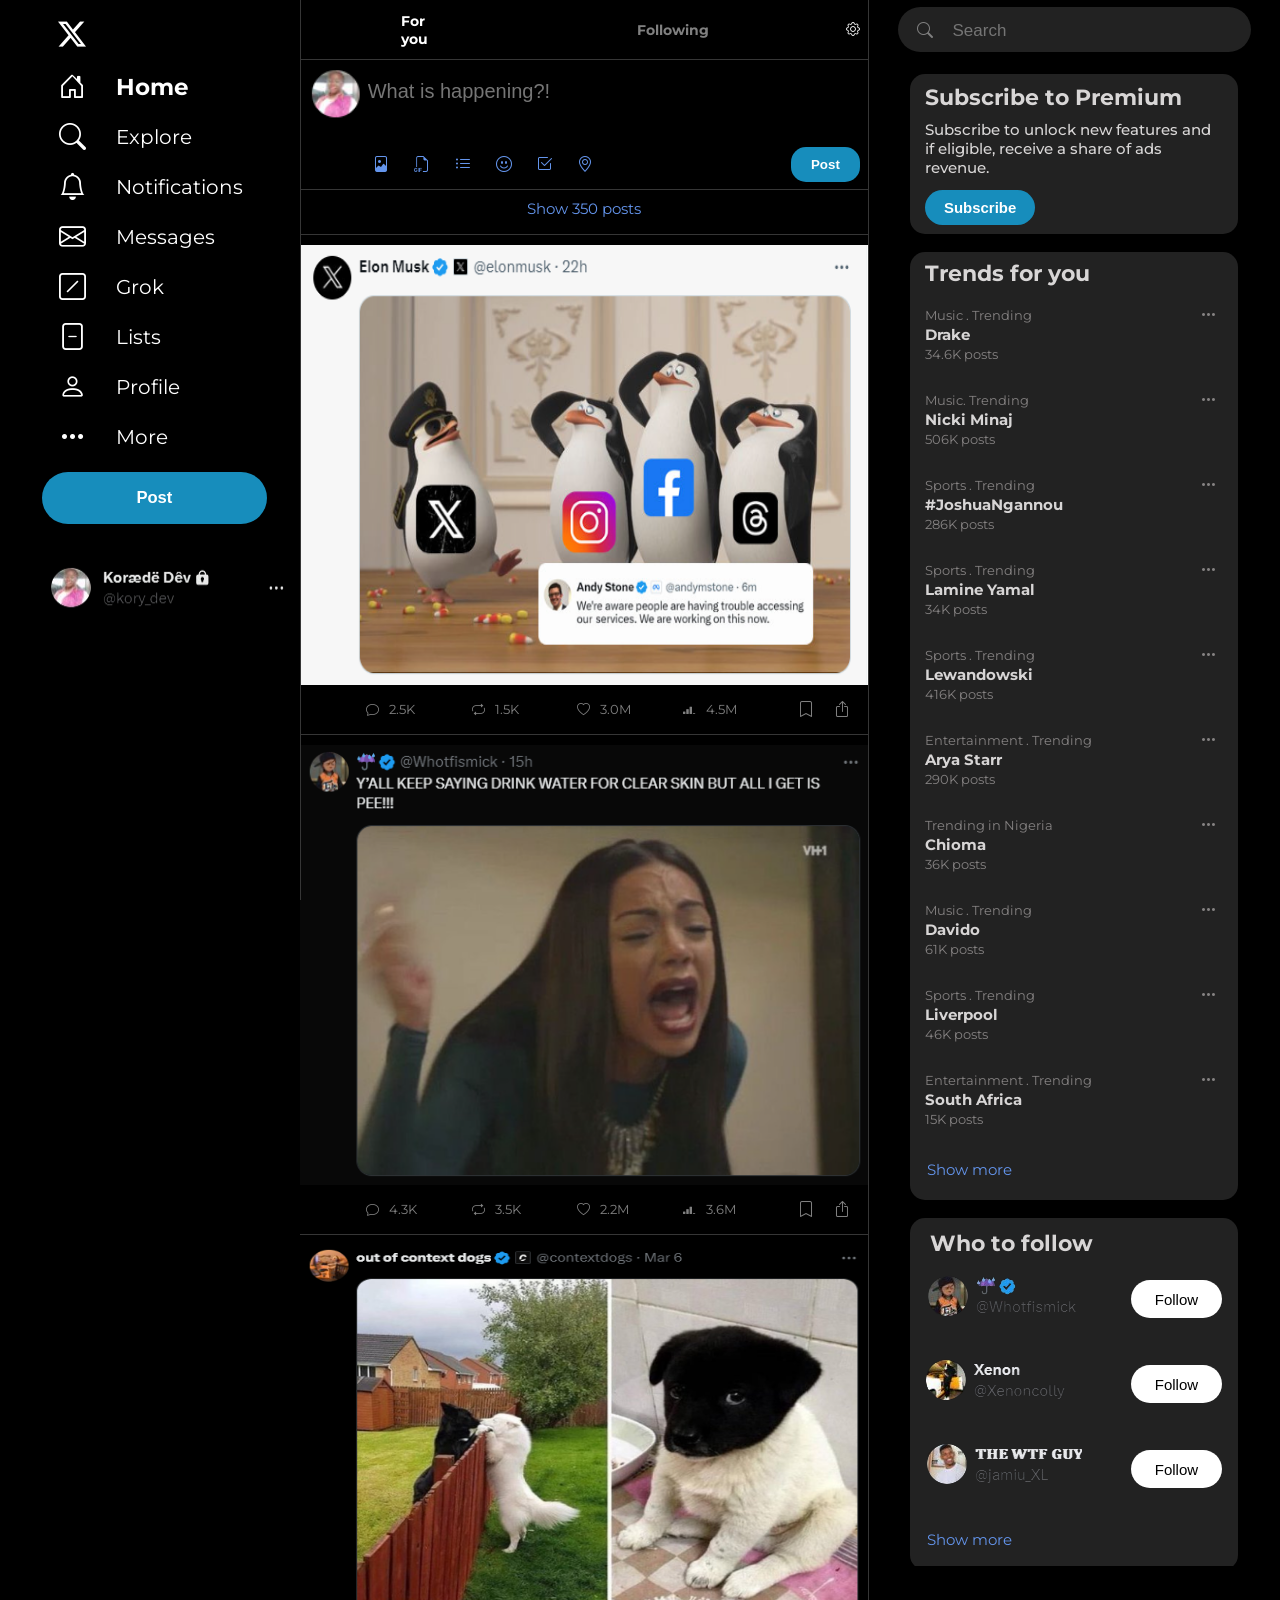
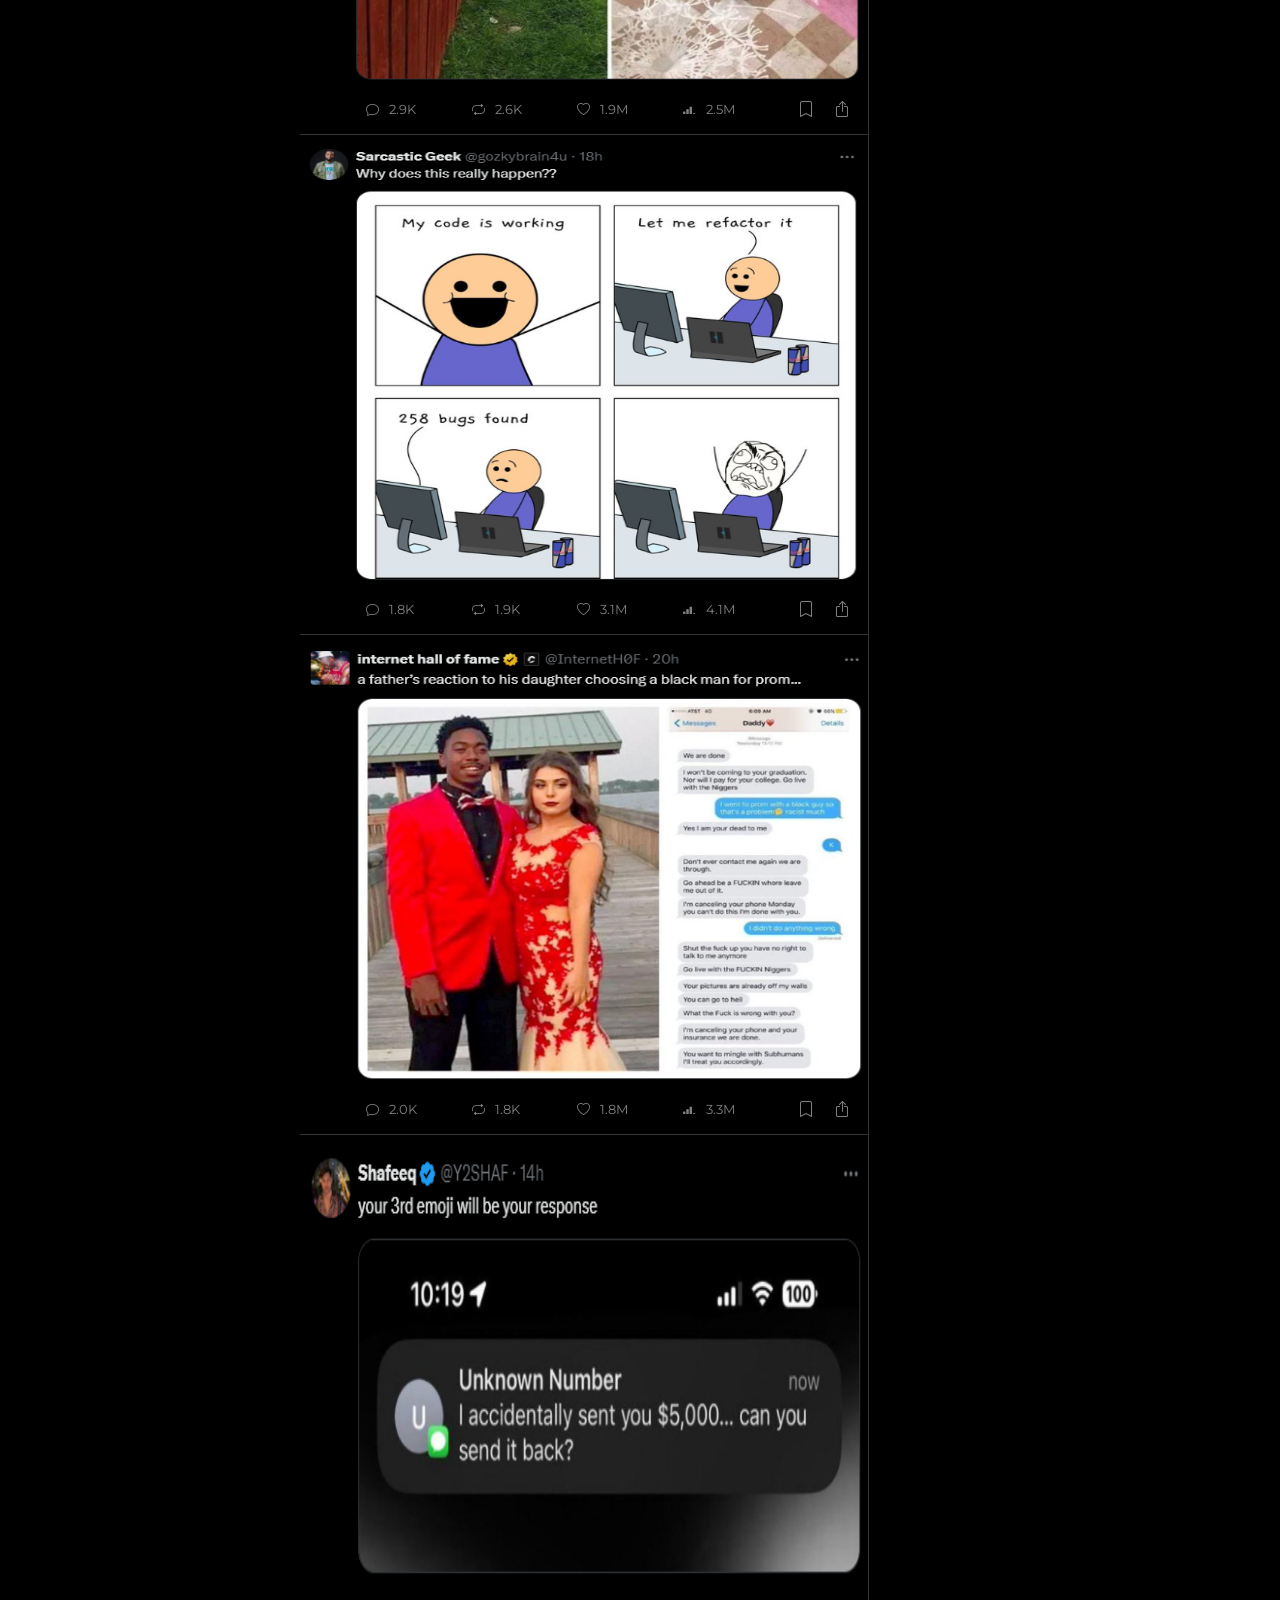
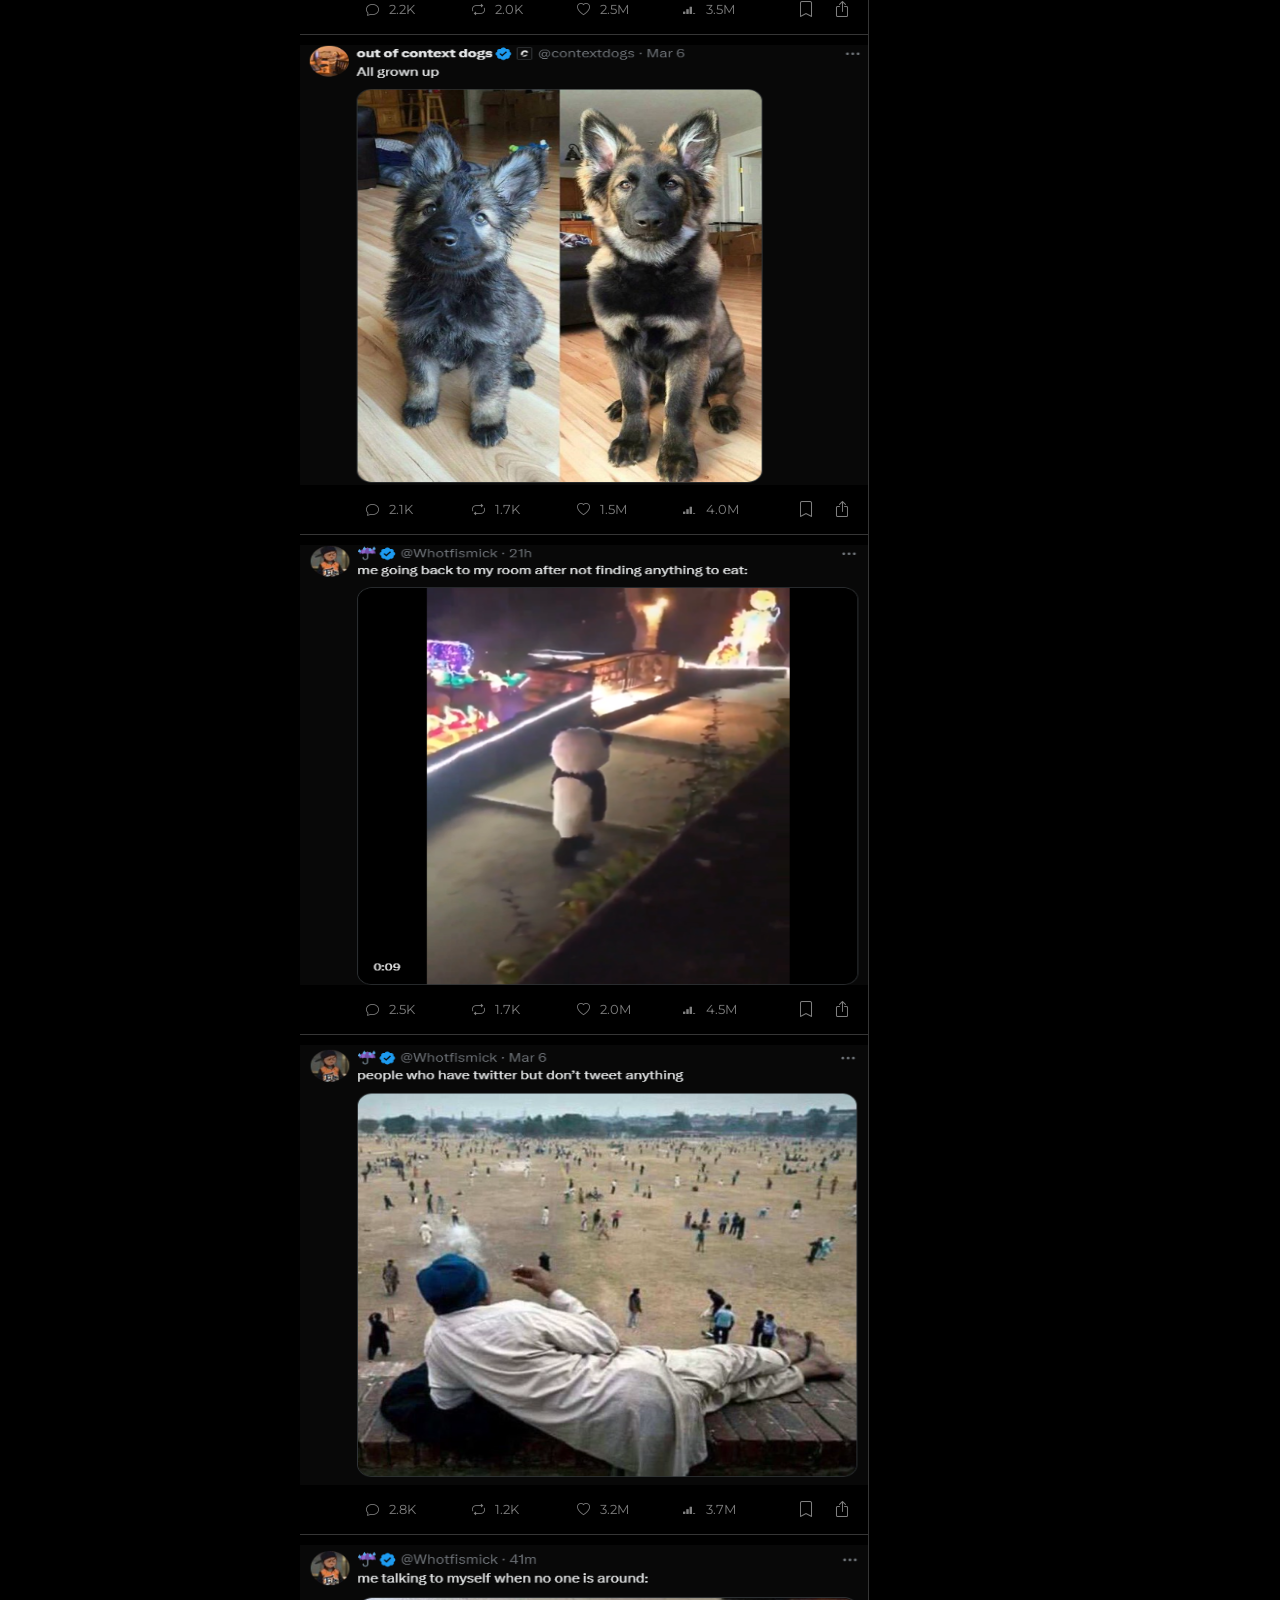
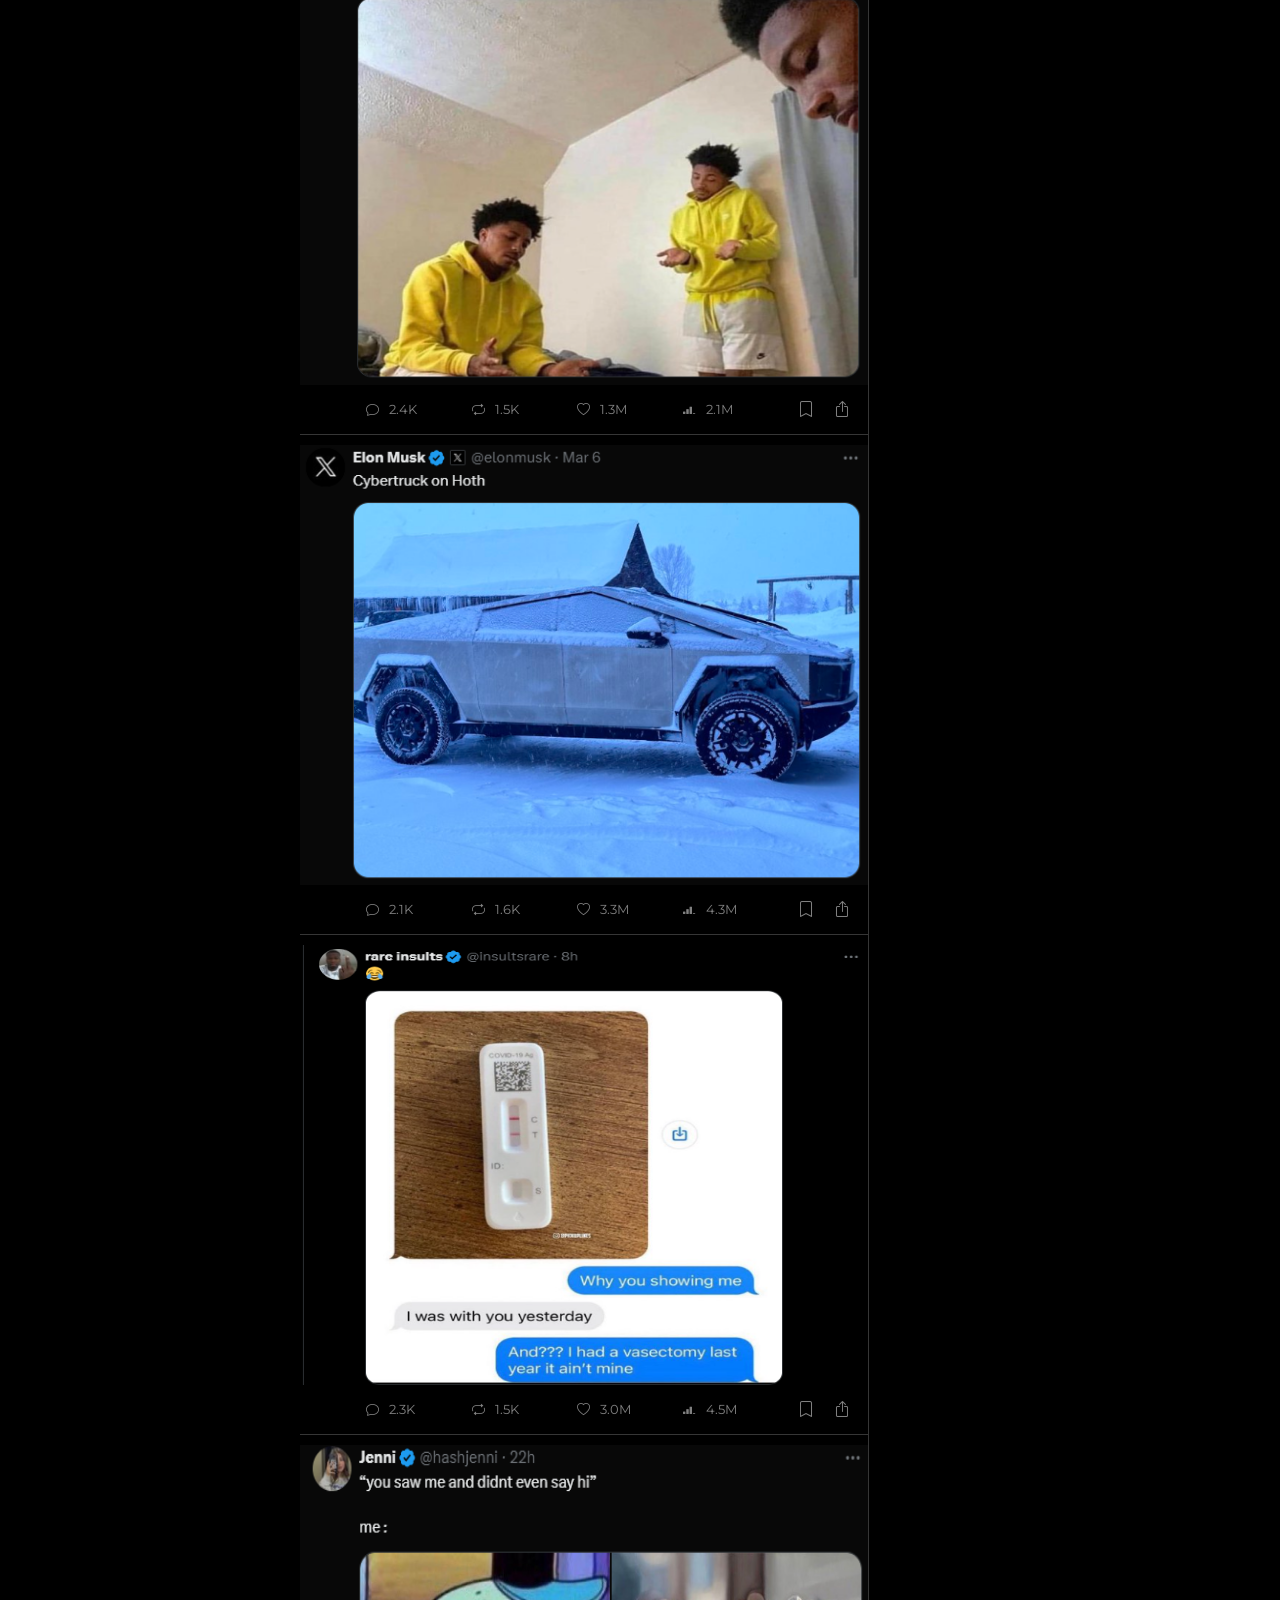
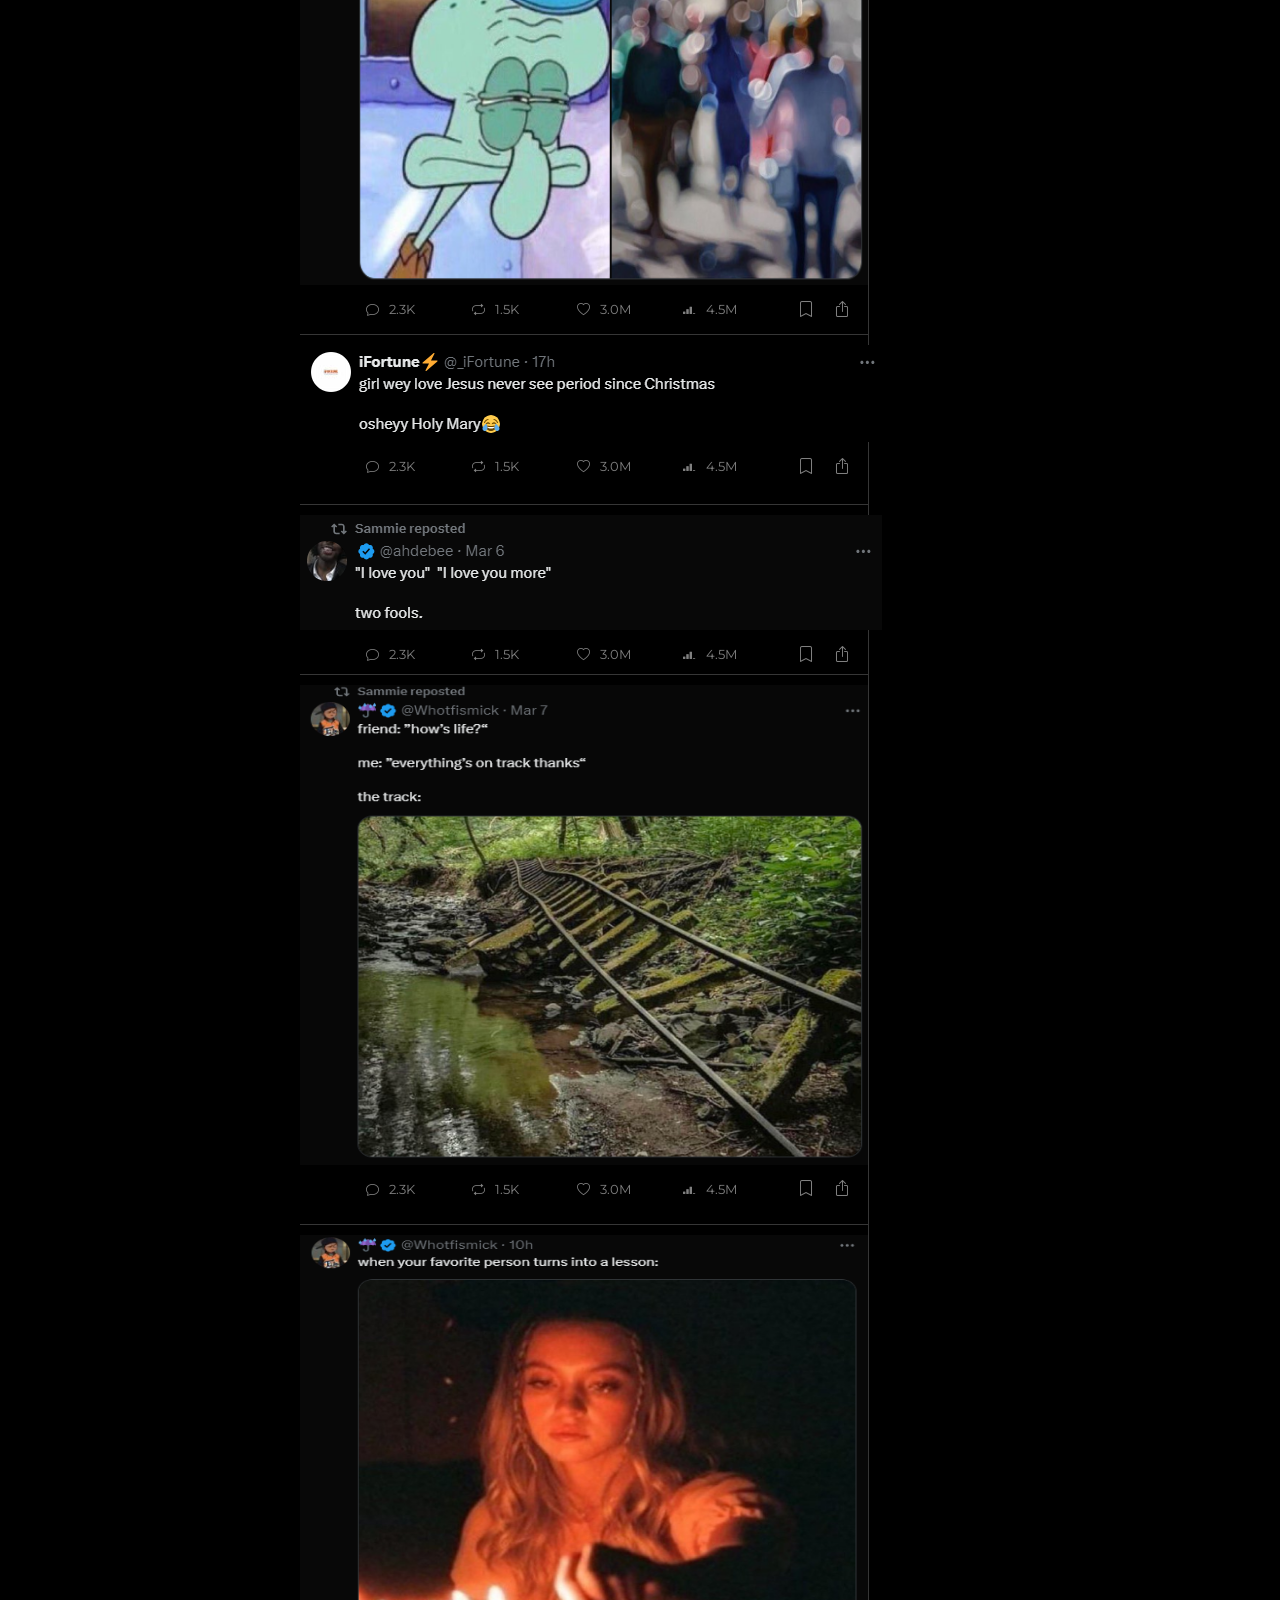
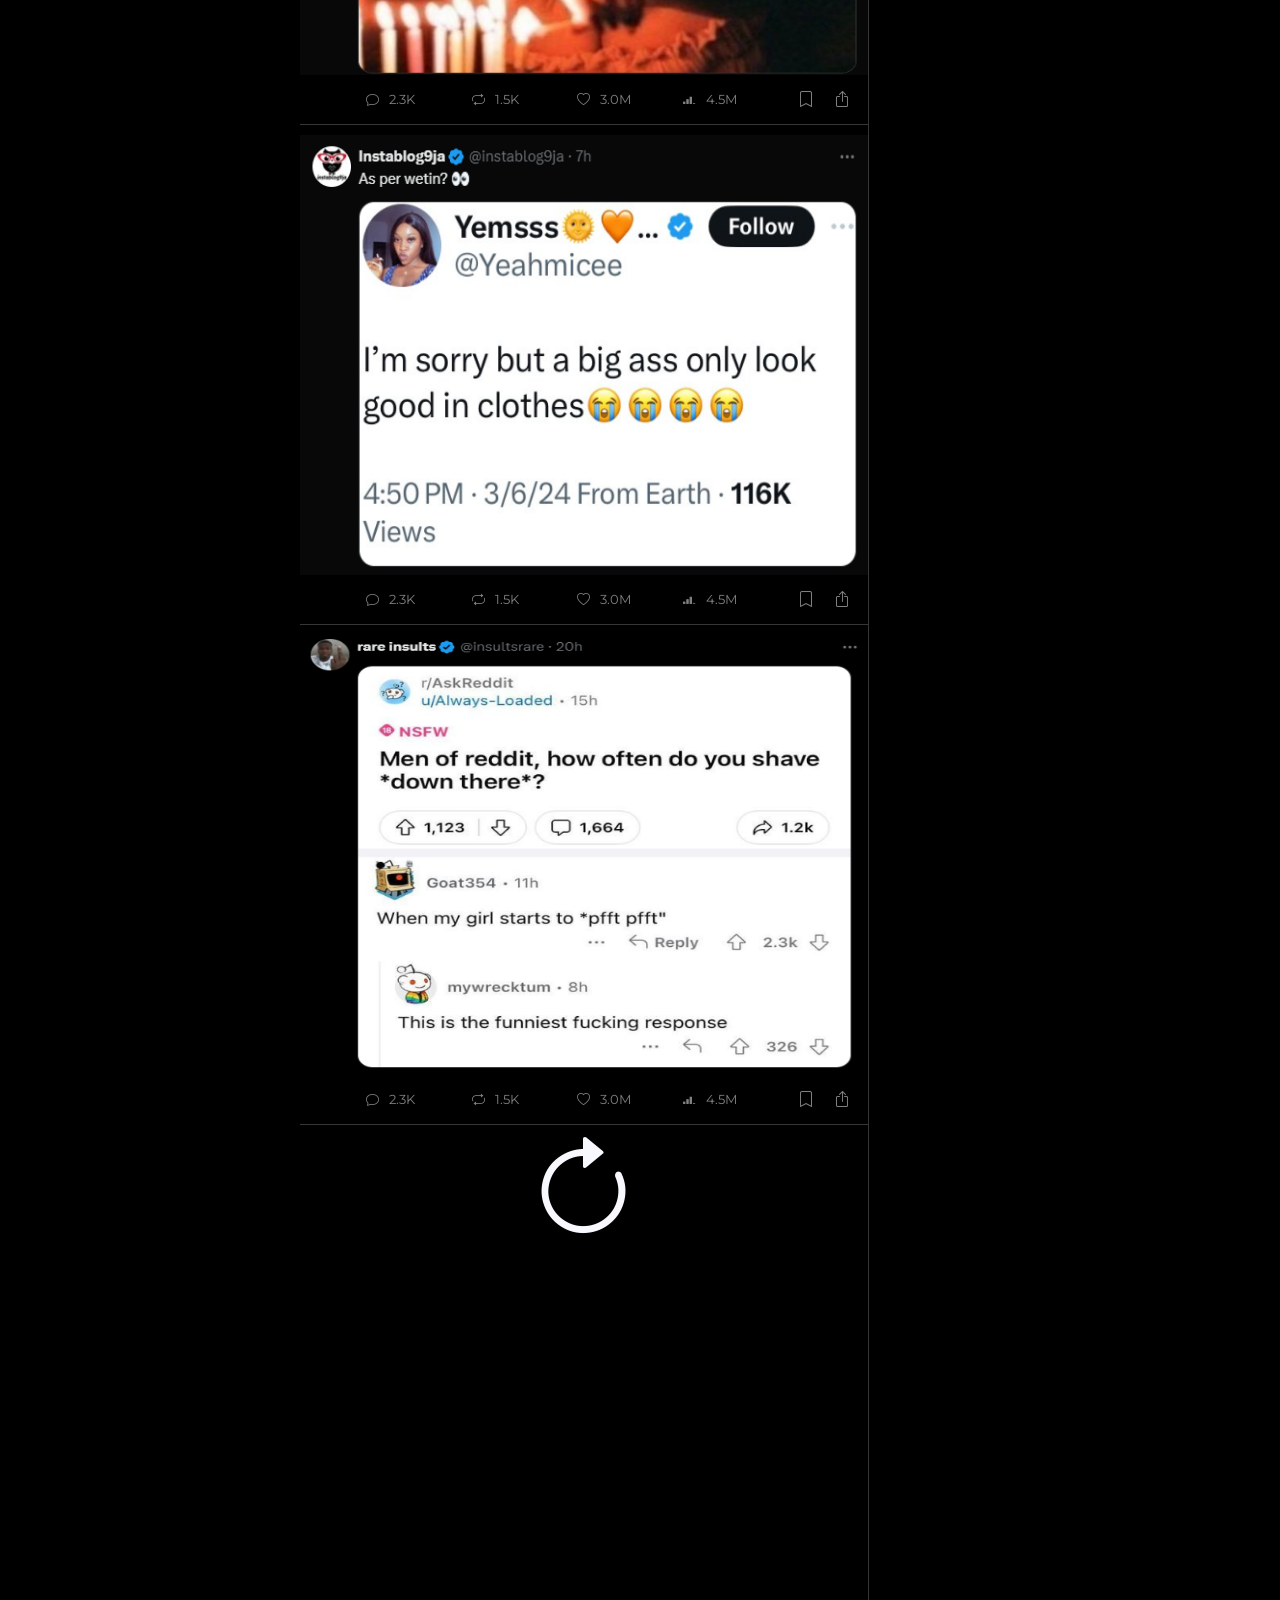
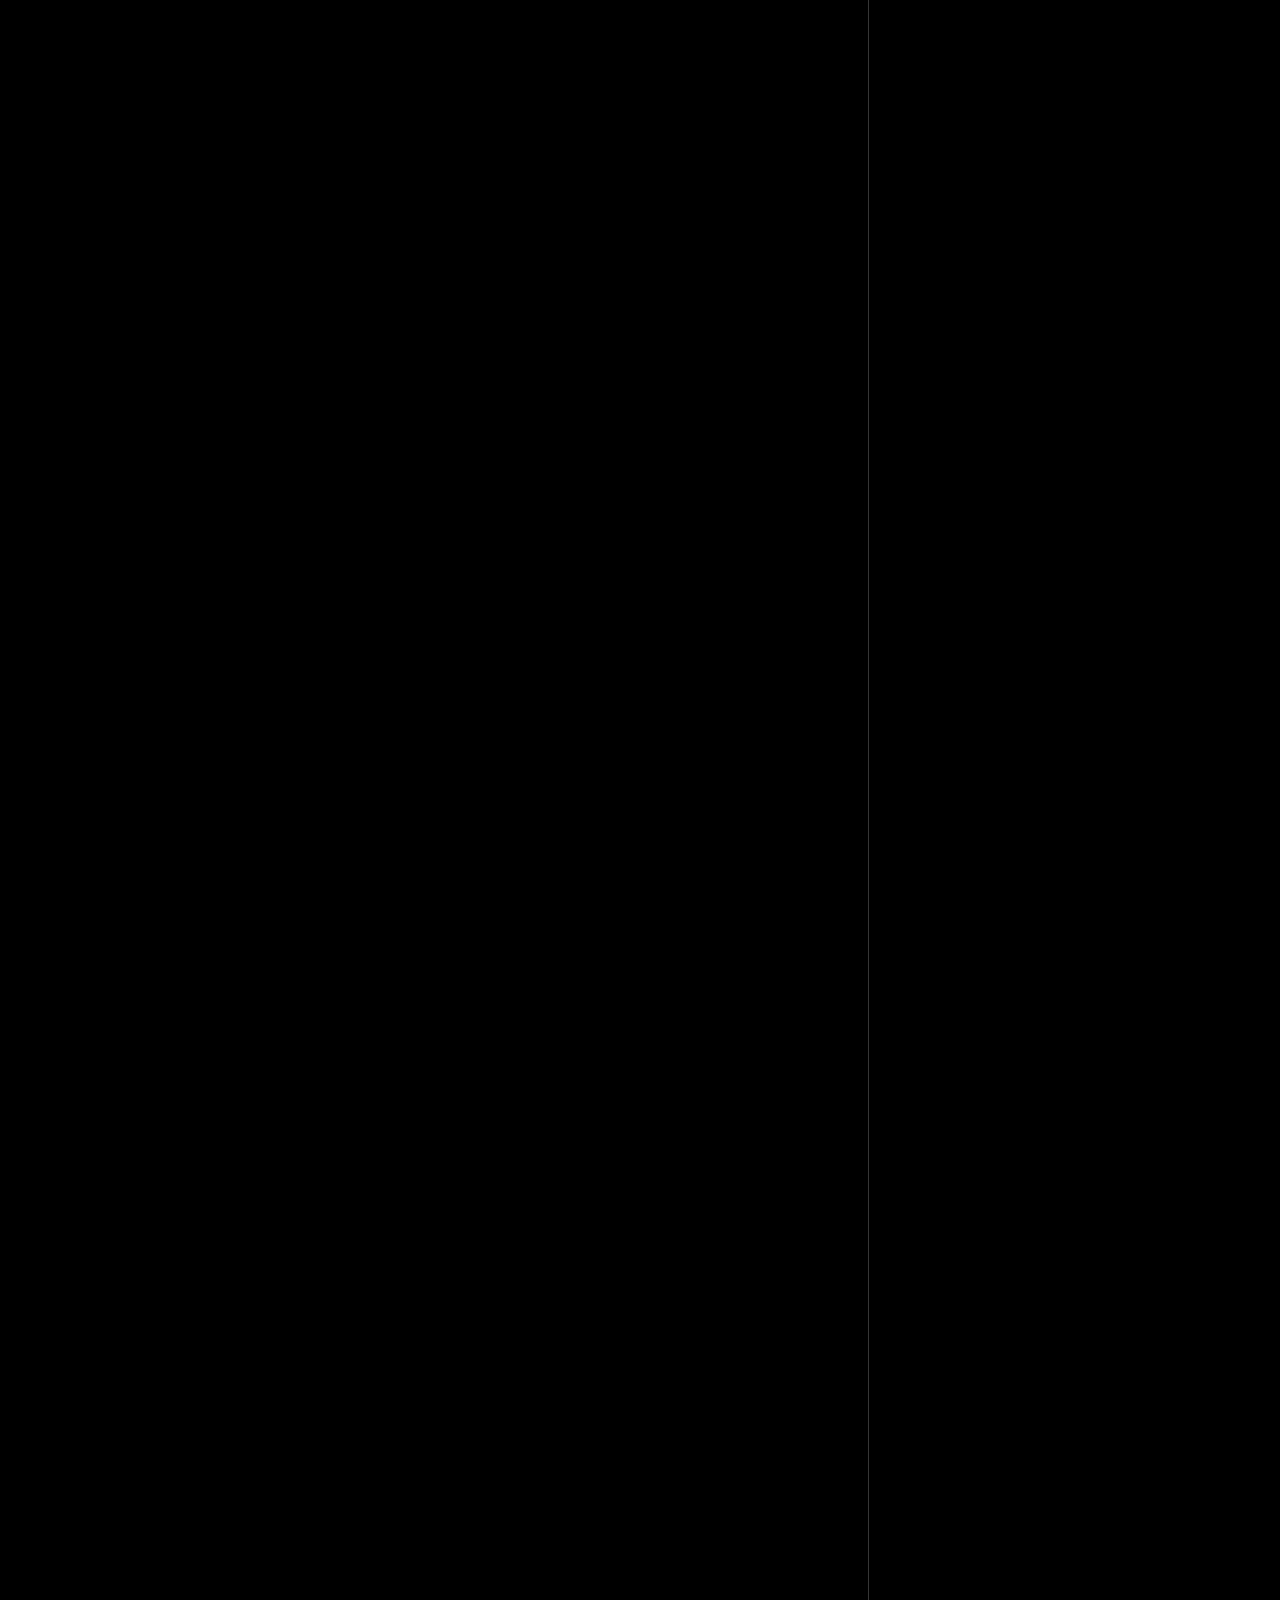
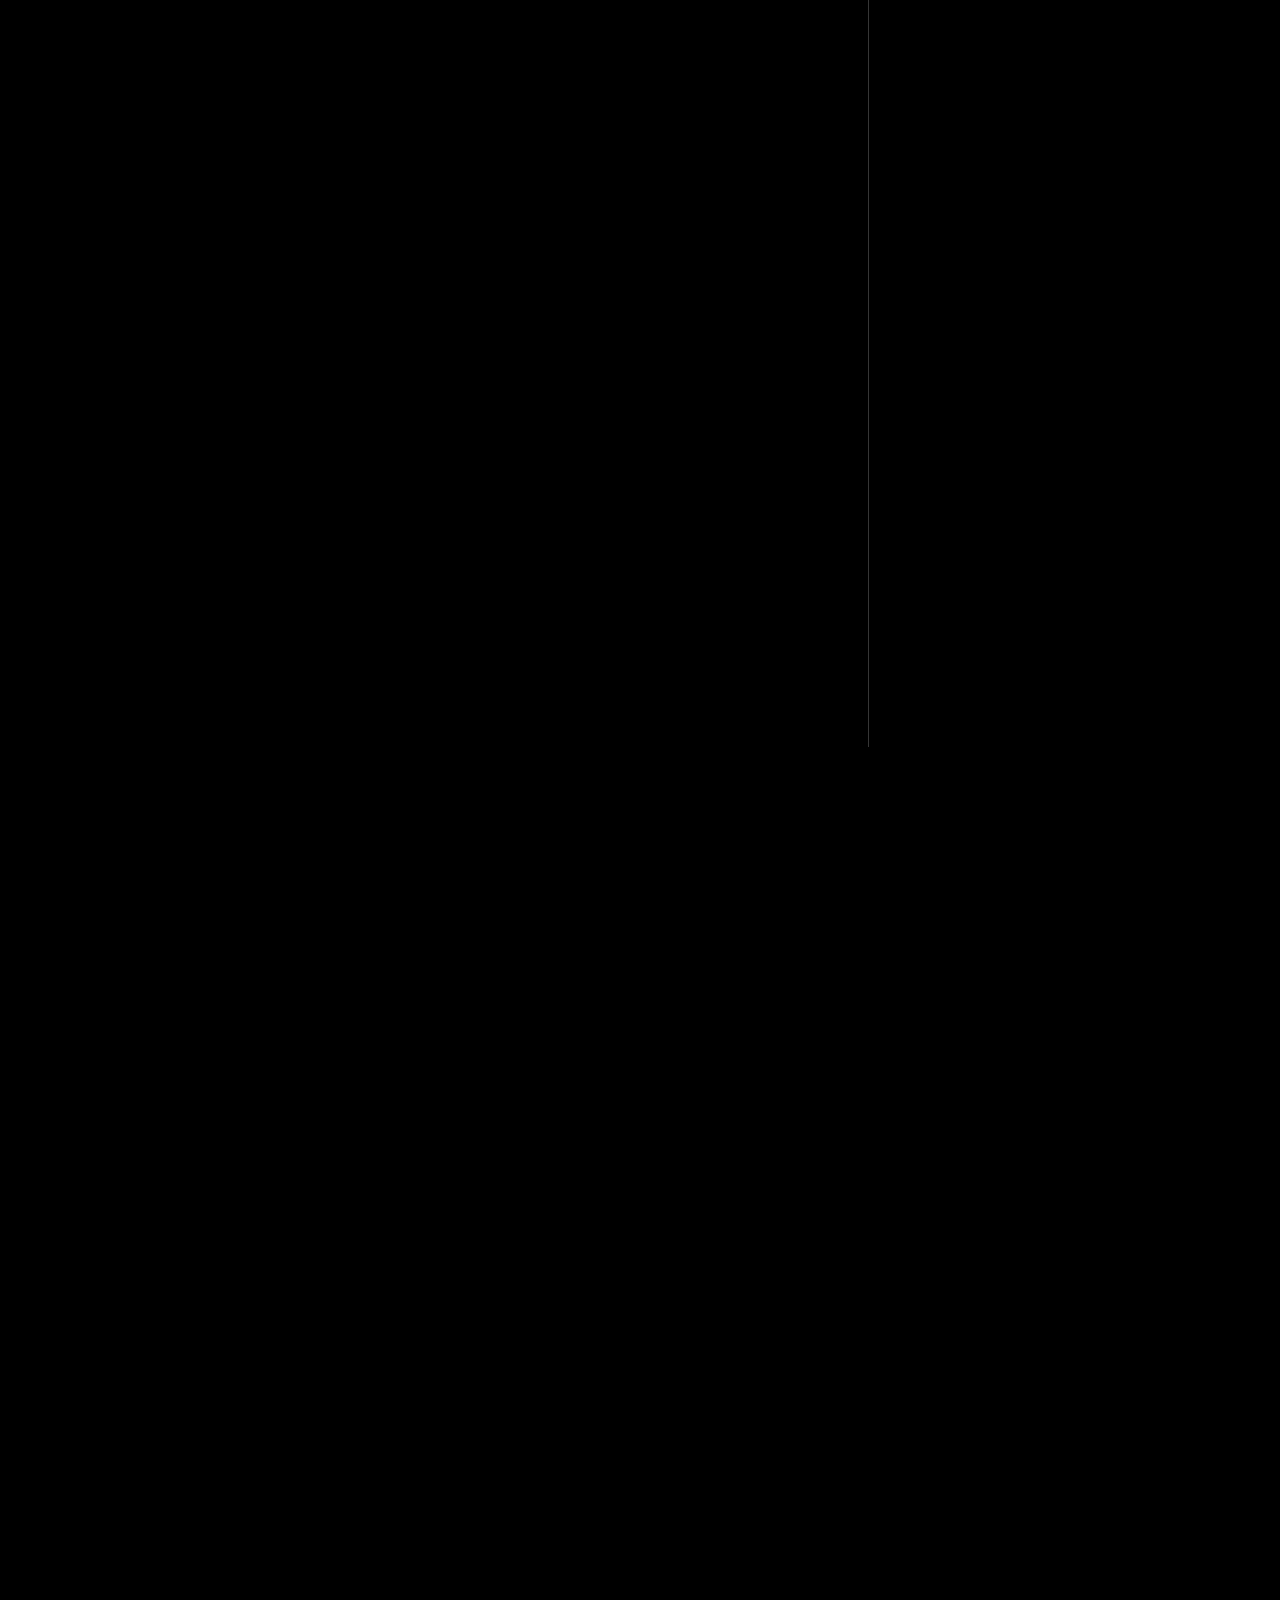
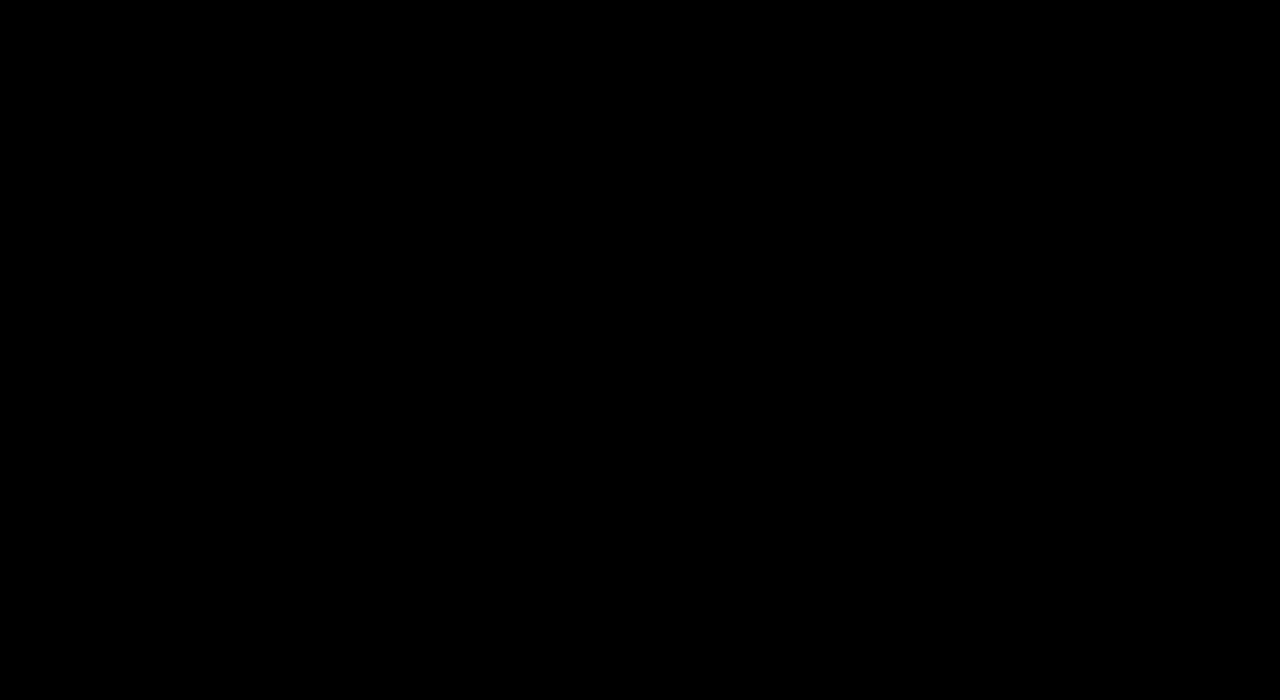
==== Home.html @ df606fce "first commit" ====
<!DOCTYPE html>
<html lang="en">

<head>
    <meta charset="UTF-8">
    <meta name="viewport" content="width=device-width, initial-scale=1.0">
    <title>X Home Page</title>
    <link rel="stylesheet" href="home.css">
    <link rel="stylesheet" href="https://cdn.jsdelivr.net/npm/bootstrap-icons@1.11.3/font/bootstrap-icons.min.css">
    <link
        href="https://fonts.googleapis.com/css2?family=Bebas+Neue&family=Honk&family=Jost:ital,wght@0,100..900;1,100..900&family=Lexend:wght@100..900&family=M+PLUS+Rounded+1c&family=Manrope:wght@200..800&family=Merienda:wght@300..900&family=Montserrat:ital,wght@0,100..900;1,100..900&family=Noto+Sans+Cham:wght@100..900&family=Open+Sans:ital,wght@0,300..800;1,300..800&family=Poppins:ital,wght@0,100;0,200;0,300;0,400;0,500;0,600;0,700;0,800;0,900;1,100;1,200;1,300;1,400;1,500;1,600;1,700;1,800;1,900&family=Roboto+Condensed:ital,wght@0,100..900;1,100..900&family=Roboto:ital,wght@0,100;0,300;0,400;0,500;0,700;0,900;1,100;1,300;1,400;1,500;1,700;1,900&family=Rubik+Doodle+Shadow&family=Rubik:ital,wght@0,300..900;1,300..900&family=Work+Sans:ital,wght@0,100..900;1,100..900&display=swap" rel="stylesheet">

</head>

<body>

    <div class="container">

        <div class="left">
            <div class="xx">
                <i class="bi bi-twitter-x"></i>
            </div>
            <div class="home">
                <i class="bi bi-house-door"></i>
                <h3>Home</h3>
            </div>
            <div class="home">
                <i class="bi bi-search"></i>
                <p>Explore</p>
            </div>
            <div class="notify">
                <i class="bi bi-bell"></i>
                <p>Notifications</p>
            </div>
            <div class="msg">
                <i class="bi bi-envelope"></i>
                <p>Messages</p>
            </div>
            <div class="home2">
                <i class="bi bi-slash-square"></i>
                <p>Grok</p>
            </div>
            <div class="home2">
                <i class="bi bi-file-minus"></i>
                <p>Lists</p>
            </div>
            <div class="home2">
                <i class="bi bi-person"></i>
                <p>Profile</p>
            </div>
            <div class="home2">
                <i class="bi bi-three-dots"></i>
                <p>More</p>
            </div>
            <button>
                <h5>Post</h5>
            </button>
            <div class="kay">
                <img src="Images/user.png" alt="">
            </div>

        </div>

        <div class="second">

            <div class="navbar">
                <div class="for">
                    <h4>For you</h4>
                    <h4 style="color: gray;">Following</h4>
                    <i class="bi bi-gear"></i>
                </div>
                <div class="search">
                    <i class="bi bi-search"></i><input type="text" placeholder="Search">
                </div>
            </div>

            <div class="middle">
                <div class="what">
                    <div class="wat">
                        <img src="Images/pfp.png" alt="">
                        <input type="text" placeholder="What is happening?!">
                    </div>
                    <div class="blue">
                        <i class="bi bi-file-image"></i>
                        <i class="bi bi-filetype-gif"></i>
                        <i class="bi bi-list-ul"></i>
                        <i class="bi bi-emoji-smile"></i>
                        <i class="bi bi-check2-square"></i>
                        <i class="bi bi-geo-alt"></i>
                        <button>
                            <h4>Post</h4>
                        </button>
                    </div>
                </div>
                <p>Show 350 posts</p>
                <div class="twit">
                    <img src="Images/elon.png" alt="">
                    <div class="icon">
                        <div class="chat"> <i class="bi bi-chat" id="dif"></i>2.5K</div>
                        <div class="chat"> <i class="bi bi-repeat" id="dif1"></i>1.5K</div>
                        <div class="chat"><i class="bi bi-heart" id="dif2"></i>3.0M</div>
                        <div class="chat"><i class="bi bi-reception-3" id="dif3"></i>4.5M</div>
                        <div class="spa"><i class="bi bi-bookmark"></i>
                            <i class="bi bi-box-arrow-up"></i>
                        </div>
                    </div>
                </div>
                <div class="twit">
                    <img src="Images/aaaaahhh.png" alt="">
                    <div class="icon">
                        <div class="chat"> <i class="bi bi-chat" id="dif"></i>4.3K</div>
                        <div class="chat"> <i class="bi bi-repeat" id="dif1"></i>3.5K</div>
                        <div class="chat"><i class="bi bi-heart" id="dif2"></i>2.2M</div>
                        <div class="chat"><i class="bi bi-reception-3" id="dif3"></i>3.6M</div>
                        <div class="spa"><i class="bi bi-bookmark"></i>
                            <i class="bi bi-box-arrow-up"></i>
                        </div>
                    </div>
                </div>
                <div class="twit">
                    <img src="Images/blackwhite.png" alt="">
                    <div class="icon">
                        <div class="chat"> <i class="bi bi-chat" id="dif"></i>2.9K</div>
                        <div class="chat"> <i class="bi bi-repeat" id="dif1"></i>2.6K</div>
                        <div class="chat"><i class="bi bi-heart" id="dif2"></i>1.9M</div>
                        <div class="chat"><i class="bi bi-reception-3" id="dif3"></i>2.5M</div>
                        <div class="spa"><i class="bi bi-bookmark"></i>
                            <i class="bi bi-box-arrow-up"></i>
                        </div>
                    </div>
                </div>
                <div class="twit">
                    <img src="Images/coding.png" alt="">
                    <div class="icon">
                        <div class="chat"> <i class="bi bi-chat" id="dif"></i>1.8K</div>
                        <div class="chat"> <i class="bi bi-repeat" id="dif1"></i>1.9K</div>
                        <div class="chat"><i class="bi bi-heart" id="dif2"></i>3.1M</div>
                        <div class="chat"><i class="bi bi-reception-3" id="dif3"></i>4.1M</div>
                        <div class="spa"><i class="bi bi-bookmark"></i>
                            <i class="bi bi-box-arrow-up"></i>
                        </div>
                    </div>
                </div>
                <div class="twit">
                    <img src="Images/dark boy.png" alt="">
                    <div class="icon">
                        <div class="chat"> <i class="bi bi-chat" id="dif"></i>2.0K</div>
                        <div class="chat"> <i class="bi bi-repeat" id="dif1"></i>1.8K</div>
                        <div class="chat"><i class="bi bi-heart" id="dif2"></i>1.8M</div>
                        <div class="chat"><i class="bi bi-reception-3" id="dif3"></i>3.3M</div>
                        <div class="spa"><i class="bi bi-bookmark"></i>
                            <i class="bi bi-box-arrow-up"></i>
                        </div>
                    </div>
                </div>
                <div class="twit">
                    <img src="Images/onlymeand.png" alt="">
                    <div class="icon">
                        <div class="chat"> <i class="bi bi-chat" id="dif"></i>2.2K</div>
                        <div class="chat"> <i class="bi bi-repeat" id="dif1"></i>2.0K</div>
                        <div class="chat"><i class="bi bi-heart" id="dif2"></i>2.5M</div>
                        <div class="chat"><i class="bi bi-reception-3" id="dif3"></i>3.5M</div>
                        <div class="spa"><i class="bi bi-bookmark"></i>
                            <i class="bi bi-box-arrow-up"></i>
                        </div>
                    </div>
                </div>
                <div class="twit">
                    <img src="Images/doggy.png" alt="">
                    <div class="icon">
                        <div class="chat"> <i class="bi bi-chat" id="dif"></i>2.1K</div>
                        <div class="chat"> <i class="bi bi-repeat" id="dif1"></i>1.7K</div>
                        <div class="chat"><i class="bi bi-heart" id="dif2"></i>1.5M</div>
                        <div class="chat"><i class="bi bi-reception-3" id="dif3"></i>4.0M</div>
                        <div class="spa"><i class="bi bi-bookmark"></i>
                            <i class="bi bi-box-arrow-up"></i>
                        </div>
                    </div>
                </div>
                <div class="twit">
                    <img src="Images/sleeepppp.png" alt="">
                    <div class="icon">
                        <div class="chat"> <i class="bi bi-chat" id="dif"></i>2.5K</div>
                        <div class="chat"> <i class="bi bi-repeat" id="dif1"></i>1.7K</div>
                        <div class="chat"><i class="bi bi-heart" id="dif2"></i>2.0M</div>
                        <div class="chat"><i class="bi bi-reception-3" id="dif3"></i>4.5M</div>
                        <div class="spa"><i class="bi bi-bookmark"></i>
                            <i class="bi bi-box-arrow-up"></i>
                        </div>
                    </div>
                </div>
                <div class="twit">
                    <img src="Images/twice.png" alt="">
                    <div class="icon">
                        <div class="chat"> <i class="bi bi-chat" id="dif"></i>2.8K</div>
                        <div class="chat"> <i class="bi bi-repeat" id="dif1"></i>1.2K</div>
                        <div class="chat"><i class="bi bi-heart" id="dif2"></i>3.2M</div>
                        <div class="chat"><i class="bi bi-reception-3" id="dif3"></i>3.7M</div>
                        <div class="spa"><i class="bi bi-bookmark"></i>
                            <i class="bi bi-box-arrow-up"></i>
                        </div>
                    </div>
                </div>
                <div class="twit">
                    <img src="Images/thinking.png" alt="">
                    <div class="icon">
                        <div class="chat"> <i class="bi bi-chat" id="dif"></i>2.4K</div>
                        <div class="chat"> <i class="bi bi-repeat" id="dif1"></i>1.5K</div>
                        <div class="chat"><i class="bi bi-heart" id="dif2"></i>1.3M</div>
                        <div class="chat"><i class="bi bi-reception-3" id="dif3"></i>2.1M</div>
                        <div class="spa"><i class="bi bi-bookmark"></i>
                            <i class="bi bi-box-arrow-up"></i>
                        </div>
                    </div>
                </div>
                <div class="twit">
                    <img src="Images/elon2.png" alt="">
                    <div class="icon">
                        <div class="chat"> <i class="bi bi-chat" id="dif"></i>2.1K</div>
                        <div class="chat"> <i class="bi bi-repeat" id="dif1"></i>1.6K</div>
                        <div class="chat"><i class="bi bi-heart" id="dif2"></i>3.3M</div>
                        <div class="chat"><i class="bi bi-reception-3" id="dif3"></i>4.3M</div>
                        <div class="spa"><i class="bi bi-bookmark"></i>
                            <i class="bi bi-box-arrow-up"></i>
                        </div>
                    </div>
                </div>
                <div class="twit">
                    <img src="Images/preggy.png" alt="">
                    <div class="icon">
                        <div class="chat"> <i class="bi bi-chat" id="dif"></i>2.3K</div>
                        <div class="chat"> <i class="bi bi-repeat" id="dif1"></i>1.5K</div>
                        <div class="chat"><i class="bi bi-heart" id="dif2"></i>3.0M</div>
                        <div class="chat"><i class="bi bi-reception-3" id="dif3"></i>4.5M</div>
                        <div class="spa"><i class="bi bi-bookmark"></i>
                            <i class="bi bi-box-arrow-up"></i>
                        </div>
                    </div>
                </div>
                <div class="twit">
                    <img src="Images/seen.png" alt="">
                    <div class="icon">
                        <div class="chat"> <i class="bi bi-chat" id="dif"></i>2.3K</div>
                        <div class="chat"> <i class="bi bi-repeat" id="dif1"></i>1.5K</div>
                        <div class="chat"><i class="bi bi-heart" id="dif2"></i>3.0M</div>
                        <div class="chat"><i class="bi bi-reception-3" id="dif3"></i>4.5M</div>
                        <div class="spa"><i class="bi bi-bookmark"></i>
                            <i class="bi bi-box-arrow-up"></i>
                        </div>
                    </div>
                </div>
                <div class="twit2">
                    <img src="Images/short.png" alt="">
                    <div class="icon">
                        <div class="chat"> <i class="bi bi-chat" id="dif"></i>2.3K</div>
                        <div class="chat"> <i class="bi bi-repeat" id="dif1"></i>1.5K</div>
                        <div class="chat"><i class="bi bi-heart" id="dif2"></i>3.0M</div>
                        <div class="chat"><i class="bi bi-reception-3" id="dif3"></i>4.5M</div>
                        <div class="spa"><i class="bi bi-bookmark"></i>
                            <i class="bi bi-box-arrow-up"></i>
                        </div>
                    </div>
                </div>
                <div class="twit2">
                    <img src="Images/short2.png" alt="">
                    <div class="icon">
                        <div class="chat"> <i class="bi bi-chat" id="dif"></i>2.3K</div>
                        <div class="chat"> <i class="bi bi-repeat" id="dif1"></i>1.5K</div>
                        <div class="chat"><i class="bi bi-heart" id="dif2"></i>3.0M</div>
                        <div class="chat"><i class="bi bi-reception-3" id="dif3"></i>4.5M</div>
                        <div class="spa"><i class="bi bi-bookmark"></i>
                            <i class="bi bi-box-arrow-up"></i>
                        </div>
                    </div>
                </div>

                <div class="twit3">
                    <img src="Images/track.png" alt="">
                    <div class="icon">
                        <div class="chat"> <i class="bi bi-chat" id="dif"></i>2.3K</div>
                        <div class="chat"> <i class="bi bi-repeat" id="dif1"></i>1.5K</div>
                        <div class="chat"><i class="bi bi-heart" id="dif2"></i>3.0M</div>
                        <div class="chat"><i class="bi bi-reception-3" id="dif3"></i>4.5M</div>
                        <div class="spa"><i class="bi bi-bookmark"></i>
                            <i class="bi bi-box-arrow-up"></i>
                        </div>
                    </div>
                </div>
                <div class="twit">
                    <img src="Images/saddyyy.png" alt="">
                    <div class="icon">
                        <div class="chat"> <i class="bi bi-chat" id="dif"></i>2.3K</div>
                        <div class="chat"> <i class="bi bi-repeat" id="dif1"></i>1.5K</div>
                        <div class="chat"><i class="bi bi-heart" id="dif2"></i>3.0M</div>
                        <div class="chat"><i class="bi bi-reception-3" id="dif3"></i>4.5M</div>
                        <div class="spa"><i class="bi bi-bookmark"></i>
                            <i class="bi bi-box-arrow-up"></i>
                        </div>
                    </div>
                </div>
                <div class="twit">
                    <img src="Images/asssss.png" alt="">
                    <div class="icon">
                        <div class="chat"> <i class="bi bi-chat" id="dif"></i>2.3K</div>
                        <div class="chat"> <i class="bi bi-repeat" id="dif1"></i>1.5K</div>
                        <div class="chat"><i class="bi bi-heart" id="dif2"></i>3.0M</div>
                        <div class="chat"><i class="bi bi-reception-3" id="dif3"></i>4.5M</div>
                        <div class="spa"><i class="bi bi-bookmark"></i>
                            <i class="bi bi-box-arrow-up"></i>
                        </div>
                    </div>
                </div>
                <div class="twit">
                    <img src="Images/pfffttt.png" alt="">
                    <div class="icon">
                        <div class="chat"> <i class="bi bi-chat" id="dif"></i>2.3K</div>
                        <div class="chat"> <i class="bi bi-repeat" id="dif1"></i>1.5K</div>
                        <div class="chat"><i class="bi bi-heart" id="dif2"></i>3.0M</div>
                        <div class="chat"><i class="bi bi-reception-3" id="dif3"></i>4.5M</div>
                        <div class="spa"><i class="bi bi-bookmark"></i>
                            <i class="bi bi-box-arrow-up"></i>
                        </div>
                    </div>
                </div>
                <i class="bi bi-arrow-clockwise"></i>

            </div>

            <div class="last">

                <div class="right">
                    <div class="sub">
                        <h3>Subscribe to Premium</h3>
                        <p>Subscribe to unlock new features and if eligible, receive a share of ads revenue.</p>
                        <button>
                            <h5>Subscribe</h5>
                        </button>
                    </div>
                    <div class="trends">
                        <h3>Trends for you</h3>
                        <div class="post">
                            <div class="posts">
                                <p>Music . Trending</p>
                                <h5>Drake</h5>
                                <p>34.6K posts</p>
                            </div>
                            <div class="con"> <i class="bi bi-three-dots"></i></div>
                        </div>
                        <div class="post">
                            <div class="posts">
                                <p>Music. Trending</p>
                                <h5>Nicki Minaj</h5>
                                <p>506K posts</p>
                            </div>
                            <div class="con"> <i class="bi bi-three-dots"></i></div>
                        </div>
                        <div class="post">
                            <div class="posts">
                                <p>Sports . Trending</p>
                                <h5>#JoshuaNgannou</h5>
                                <p>286K posts</p>
                            </div>
                            <div class="con"> <i class="bi bi-three-dots"></i></div>
                        </div>
                        <div class="post">
                            <div class="posts">
                                <p>Sports . Trending</p>
                                <h5>Lamine Yamal</h5>
                                <p>34K posts</p>
                            </div>
                            <div class="con"> <i class="bi bi-three-dots"></i></div>
                        </div>
                        <div class="post">
                            <div class="posts">
                                <p>Sports . Trending</p>
                                <h5>Lewandowski</h5>
                                <p>416K posts</p>
                            </div>
                            <div class="con"> <i class="bi bi-three-dots"></i></div>
                        </div>
                        <div class="post">
                            <div class="posts">
                                <p>Entertainment . Trending</p>
                                <h5>Arya Starr</h5>
                                <p>290K posts</p>
                            </div>
                            <div class="con"> <i class="bi bi-three-dots"></i></div>
                        </div>
                        <div class="post">
                            <div class="posts">
                                <p>Trending in Nigeria</p>
                                <h5>Chioma</h5>
                                <p>36K posts</p>
                            </div>
                            <div class="con"> <i class="bi bi-three-dots"></i></div>
                        </div>
                        <div class="post">
                            <div class="posts">
                                <p>Music . Trending</p>
                                <h5>Davido</h5>
                                <p>61K posts</p>
                            </div>
                            <div class="con"> <i class="bi bi-three-dots"></i></div>
                        </div>
                        <div class="post">
                            <div class="posts">
                                <p>Sports . Trending</p>
                                <h5>Liverpool</h5>
                                <p>46K posts</p>
                            </div>
                            <div class="con"> <i class="bi bi-three-dots"></i></div>
                        </div>
                        <div class="post">
                            <div class="posts">
                                <p>Entertainment . Trending</p>
                                <h5>South Africa</h5>
                                <p>15K posts</p>
                            </div>
                            <div class="con"> <i class="bi bi-three-dots"></i></div>
                        </div>
                        <div class="show"><a href="">Show more</a></div>

                    </div>
                    <div class="sub2">
                        <h3>Who to follow</h3>
                        <div class="post2">
                            <div class="posts2">
                                <img src="Images/last (2).png" alt="">
                            </div>
                            <button>Follow</button>
                        </div>
                        <div class="post2">
                            <div class="posts2">
                                <img src="Images/last (3).png" alt="">
                            </div>
                            <button>Follow</button>
                        </div>
                        <div class="post2">
                            <div class="posts2">
                                <img src="Images/last (1).png" alt="">
                            </div>
                            <button>Follow</button>
                        </div>

                        <div class="show"><a href="">Show more</a></div>
                    </div>

                    <div class="contact">
                        <a href="">Terms of Service</a>
                        <a href="">Privacy Policy</a>
                        <a href="">Cookie Policy</a>
                        <a href="">Accessibilty</a>
                        <a href="">Ads info</a>
                        <a href="">More <i class="bi bi-three-dots"></i></a>
                        <p><i class="bi bi-c-circle"></i>2024 X Corp.</p>
                    </div>

                </div>
            </div>
        </div>
    </div>

</body>

</html>
---- home.css ----
*{
    margin: 0;
    padding: 0;
    box-sizing: border-box;
}


.container{
    width: 100%;
    height: 1500vh;
    display: flex;
    background-color: black;
    color: white;
    font-family: "Montserrat", sans-serif;
    /* overflow: hidden; */
}
.left{
    width: 23.5%;
    height: 100%;
    position: fixed;
    top: 0;
    z-index: 1;
    border-right: 1px solid rgb(54, 54, 54);
}
.xx{
    width: 18%;
    height: 60px;
    /* border: solid red; */
    text-align: center;
    border-radius: 100%;
    margin-top: 2px;
    margin-left: 15%;
    padding-top: 15px;
}
.xx> i{
    font-size: 28px;
}
.xx:hover{
    cursor: pointer;
    background-color: rgb(22, 21, 21);
    border: none;
}
.home{
    width: 55%;
    height: 50px;
    background-color: transparent;
    /* border: solid sandybrown; */
    font-size: 20px;
    display: flex;
    gap: 30px;
    align-items: center;
    margin-left: 13%;
}
.home>i{
    font-size: 27px;
    padding-left: 20px;
}
.home:hover{
    background-color: rgb(22, 21, 21);
    cursor: pointer;
    border: none;
    border-radius: 30px;
}
.home> h3{
    font-size: 23px;
}
.home> p{
    font-size: 20px;
}
.notify{
    width: 69%;
    height: 50px;
    background-color: transparent;
    /* border: solid sandybrown; */
    font-size: 20px;
    display: flex;
    gap: 30px;
    align-items: center;
    margin-left: 13%;
}
.notify>i{
    font-size: 27px;
    padding-left: 20px;
}
.notify:hover{
    background-color: rgb(22, 21, 21);
    cursor: pointer;
    border: none;
    border-radius: 30px;
}
.notify> p{
    font-size: 20px;
}
.msg{
    width: 60%;
    height: 50px;
    background-color: transparent;
    /* border: solid sandybrown; */
    font-size: 20px;
    display: flex;
    gap: 30px;
    align-items: center;
    margin-left: 13%;
}
.msg>i{
    font-size: 27px;
    padding-left: 20px;
}
.msg:hover{
    background-color: rgb(22, 21, 21);
    cursor: pointer;
    border: none;
    border-radius: 30px;
}
.msg> p{
    font-size: 20px;
}
.home2{
    width: 50%;
    height: 50px;
    background-color: transparent;
    /* border: solid sandybrown; */
    font-size: 20px;
    display: flex;
    gap: 30px;
    align-items: center;
    margin-left: 13%;
}
.home2>i{
    font-size: 27px;
    padding-left: 20px;
}
.home2:hover{
    background-color: rgb(22, 21, 21);
    cursor: pointer;
    border: none;
    border-radius: 30px;
}
.home2> p{
    font-size: 20px;
}
.left> button{
    width: 75%;
    height: 52px;
    margin-left: 14%;
    border-radius: 30px;
    border: none;
    background-color: rgb(23, 141, 188);
    color: white;
    font-size: 20px;
    margin-top: 10px;
}
.left> button:hover{
    cursor: pointer;
}
.kay{
    width: 84%;
    height: 60px;
    margin-left: 14%;
    border-radius: 30px;
    background-color: transparent;
    /* border: solid hotpink; */
    margin-top: 35px;
    object-fit: cover;
    padding-top: 2px;
}
.kay>img{
    width: 100%;
    height: 100%;
}
.kay:hover{
    background-color: rgb(22, 21, 21);
}
.second{
    width: 100%;
    height: 98%;
    top: 40px;
    display: flex;
    /* border: solid burlywood; */
    position: relative;
}
.navbar{
    width: 76.5%;
    height: 60px;
    display: flex;
    position: fixed;
    z-index: 1;
    left: 23.5%;
    top: 0;
    background-color: rgba(0, 0, 0, 0.866);
}
.for{
    width: 58%;
    height: 100%;
    display: flex;
    align-items: center;
    border-right: 1px solid rgb(54, 54, 54);
    border-bottom: 1px solid rgb(54, 54, 54);;
    font-size: 14px;
}
.for> h4{
    padding: 20px 100px;
    /* border: solid darkkhaki; */
}
.for> h4:hover{
    cursor: pointer;
    background-color: rgb(22, 21, 21);
}
.for> i{
    padding: 8px 8px;
    border-radius: 50%;
    /* border: solid wheat; */
    margin-left: 5%;
}
.for> i:hover{
    cursor: pointer;
    background-color: rgb(22, 21, 21);
}
.search{
    width: 36%;
    height: 75%;
    /* border: solid chartreuse; */
    border-radius: 25px;
    margin-left: 3%;
    margin-top: 0.7%;
    text-align: center;
    padding-top: 0.5%;
    background-color: rgb(34, 34, 34);
}
.search> input{
    width: 85%;
    height: 100%;
    background-color: transparent;
    border: none;
    border-radius: 25px;
    padding-left: 20px;
}
.search>i{
    color: gray;
}
.search> input::placeholder{
    font-size: 17px;
    font-weight: 100;
    
}

.middle{
    width: 44.5%;
    height: 90%;
    border-right: 1px solid rgb(54, 54, 54);
    margin-left: 23.4%;
    /* border: blueviolet solid 1px; */
}
.what{
    width: 100%;
    height: 150px;
    /* border: solid seagreen; */
    border-bottom: 1px solid rgb(54, 54, 54);
}
.wat{
    width: 60%;
    height: 70%;
    /* border: solid cornflowerblue; */
    display: flex;
    align-items: center;

}
.wat> input{
     background-color: transparent;
      /* padding: 10px; */
     width: 70%;
     height: 50px;
     margin-top: 1%;
     color: rgb(226, 218, 218);
     border: none;
}
.wat> input::placeholder{
    font-size: 20px;
}
.wat> img{
    width: 20%;
    height: 60px;
    /* border: solid saddlebrown; */
}
.blue{
    width: 100%;
    height: 40px;
    /* border: solid seagreen; */
    display: flex;
    align-items: center;
    padding-left: 13%;
    gap: 5%;
}
.blue> i{
    color: cornflowerblue;
}
.blue> i:hover{
    cursor: pointer;
    padding: 5px 5px;
    background-color: rgba(114, 159, 242, 0.429);
    border-radius: 50%;
}
.blue> button{
    padding: 10px 20px;
    background-color:  rgb(23, 141, 188);
    color: white;
    margin-left: 35%;
    border: none;
    border-radius: 15px;
}
.blue> button:hover{
    cursor: pointer;
}
.middle> p{
    width: 100%;
    height: 45px;
    text-align: center;
    color: cornflowerblue;
    padding-top: 1.5%;
    font-size: 15px;
    border-bottom: 1px solid rgb(54, 54, 54);
}
.middle> p:hover{
    cursor: pointer;
    background-color: rgb(9, 8, 8);
}
.middle> i{
    padding-left: 40%;
    font-size: 700%;
    color: ghostwhite;
}
.middle> i:hover{
    cursor: pointer;
    color: gray;
    transition: 2s;
}
.twit{
    width: 100%;
    height: 500px;
    border-bottom: 1px solid rgb(54, 54, 54);
    padding-top: 10px;
}
.twit2{
    width: 100%;
    height: 170px;
    border-bottom: 1px solid rgb(54, 54, 54);
    padding-top: 10px;
    /* border: solid red; */
}
.twit3{
    width: 100%;
    height: 550px;
    border-bottom: 1px solid rgb(54, 54, 54);
    padding-top: 10px;
    padding-bottom: 1%
}

.twit> img{
    width: 100%;
    height: 90%;
}
.twit3> img{
    width: 100%;
    height: 90%;
}
.icon{
    width: 90%;
    height: 40px;
    /* border: solid salmon; */
    display: flex;
    gap: 7.5%;
    align-items: center;
    justify-content: center;
    margin-left: 10%;
}
.chat{
   width: 20%;
   height: 25px;
   /* border: wheat solid; */
   font-size: 13px;
   display: flex;
   align-items: center;
}
.chat>i{
    padding: 7px 10px;
    background-color: transparent;
}
.icon> .chat, .spa{
    color: gray;
}

.spa{
    width: 19%;
    height: 25px;
    /* border: solid goldenrod; */
    display: flex;
    align-items: center;
    padding-left: 2%;
    padding-right: 1.5%;
}
.spa> i{
    padding: 7px 10px;
    background-color: transparent;
}
.spa> i:hover{
    cursor: pointer;
   border-radius: 50%;
    background-color: rgba(135, 207, 235, 0.305);
    color: rgb(72, 128, 233);
}
.twit:hover{
    cursor: pointer;
    background-color:  rgb(9, 8, 8);
}
.twit2:hover{
    cursor: pointer;
    background-color: rgb(9, 8, 8);
}
.twit3:hover{
    cursor: pointer;
    background-color: rgb(9, 8, 8);
}
.chat:hover{
    cursor: pointer;
}
#dif:hover{
    border-radius: 50%;
     background-color: rgba(135, 207, 235, 0.305);
     color: rgb(72, 128, 233);
}
#dif1:hover{
    cursor: pointer;
    border-radius: 50%;
     background-color: rgba(60, 179, 114, 0.216);
     color: mediumseagreen;
}
#dif2:hover{
    cursor: pointer;
    border-radius: 50%;
     background-color: rgba(220, 20, 60, 0.192);
     color: rgb(246, 73, 107);
}
#dif3:hover{
    cursor: pointer;
    border-radius: 50%;
     background-color: rgba(135, 207, 235, 0.305);
     color: rgb(72, 128, 233);
}
.last{
    width: 32%;
    height: 1800px;
    padding-top: 2%;
    /* overflow-y: scroll; */
    /* border: solid gainsboro; */
    position: sticky;
    top: 0;
}
.right{
    width: 100%;
    height: 1500px;
    /* border: blanchedalmond solid; */
    padding-top: 2%;
    align-items: center;
    display: flex;
    flex-direction: column;
    gap: 1.2%;
    overflow-y: scroll;
    position: sticky;

}
.sub{
    width: 80%;
    height: 160px;
    /* border: rebeccapurple solid; */
    border-radius: 15px;
    background-color: rgb(34, 34, 34);
    padding: 2.5% 15px;
    color: rgb(216, 214, 214);
}
.sub> h3{
    font-size: 22px;
}
.sub> p{
    font-size: 15px;
    padding-top: 9px;
    font-weight: 500;
}
.sub> button{
    width: 37%;
    height: 35px;
    color: white;
    background-color:  rgb(23, 141, 188);
    border: none;
    border-radius: 20px;
    font-size: 18px;
    margin-top: 13px;
}
.sub> button:hover{
    cursor: pointer;
}

.trends{
    width: 80%;
    height: 950px;
    /* border: rebeccapurple solid; */
    border-radius: 15px;
    background-color:  rgb(34, 34, 34);
}
.trends> h3{
    padding: 2.5% 15px;
    font-size: 22px;
    color: rgb(216, 214, 214);
}
.post{
    width: 100%;
    height: 85px;
    /* border: olive solid; */
    padding-left: 15px;
    padding-top: 10px;
    display: flex;
    gap: 25%;
}
.posts{
    width: 60%;
    height: 75%;
}
.posts> p{
    font-size: 13px;
    color: rgb(133, 130, 130);
    padding-top: 1%;
    padding-bottom: 1%;
}
.posts> h5{
   font-size: 15px; 
   color: rgb(215, 213, 213);
}
.con> i{
    padding: 7px 10px;
    background-color: transparent;
    color: rgb(133, 130, 130);
}
.con> i:hover{
    cursor: pointer;
   border-radius: 50%;
    background-color: rgba(135, 207, 235, 0.209);
    color: rgb(72, 128, 233);
}
.post:hover{
    cursor: pointer;
    background-color: rgb(29, 27, 27);
}
.show{
    width: 100%;
    height: 55px;
        padding-top: 15px;
        padding-left: 17px;
        font-size: 15px;
        /* border: solid red; */
        border-bottom-left-radius: 15px;
        border-bottom-right-radius: 15px;
}
.show> a{
    text-decoration: none;
    color: cornflowerblue;
}
.show:hover{
    cursor: pointer;
    background-color: rgb(29, 27, 27);
}

.sub2{
    width: 80%;
    height: 355.5px;
    /* border: rebeccapurple solid; */
    border-radius: 15px;
    background-color: rgb(34, 34, 34);
    padding-top: 3%;
    color: rgb(216, 214, 214);
}
.sub2> h3{
    font-size: 22px;
    padding-bottom: 1%;
    padding-left: 6%;
}
.post2{
    width: 100%;
    height: 85px;
    /* border: olive solid; */
    padding-left: 5px;
    padding-top: 10px;
    display: flex;
    gap: 7%;
}
.post2:hover{
    cursor: pointer;
    background-color: rgb(29, 27, 27);
}
.posts2{
    width: 60%;
    height: 75%;
    /* border: solid red; */
}

.post2> button{
    width: 28%;
    height: 38px;
    color: black;
    background-color: white;
    border: none;
    border-radius: 20px;
    font-size: 15px;
    font-weight: 500;
    margin-top: 10px;
}
.post2> button:hover{
    cursor: pointer;
    background-color: whitesmoke;
}
.contact{
    width: 78%;
    height: 45px;
    /* border: solid fuchsia; */
    color: rgb(163, 163, 163);
    display: flex;
    gap: 5%;
    flex-wrap: wrap;
    font-size: 12px;
    line-height: normal;
}
.contact> a{
      color: rgb(163, 163, 163);
      text-decoration: none;
      font-size: 12px;
}
.contact> a:hover{
     text-decoration: underline;
}
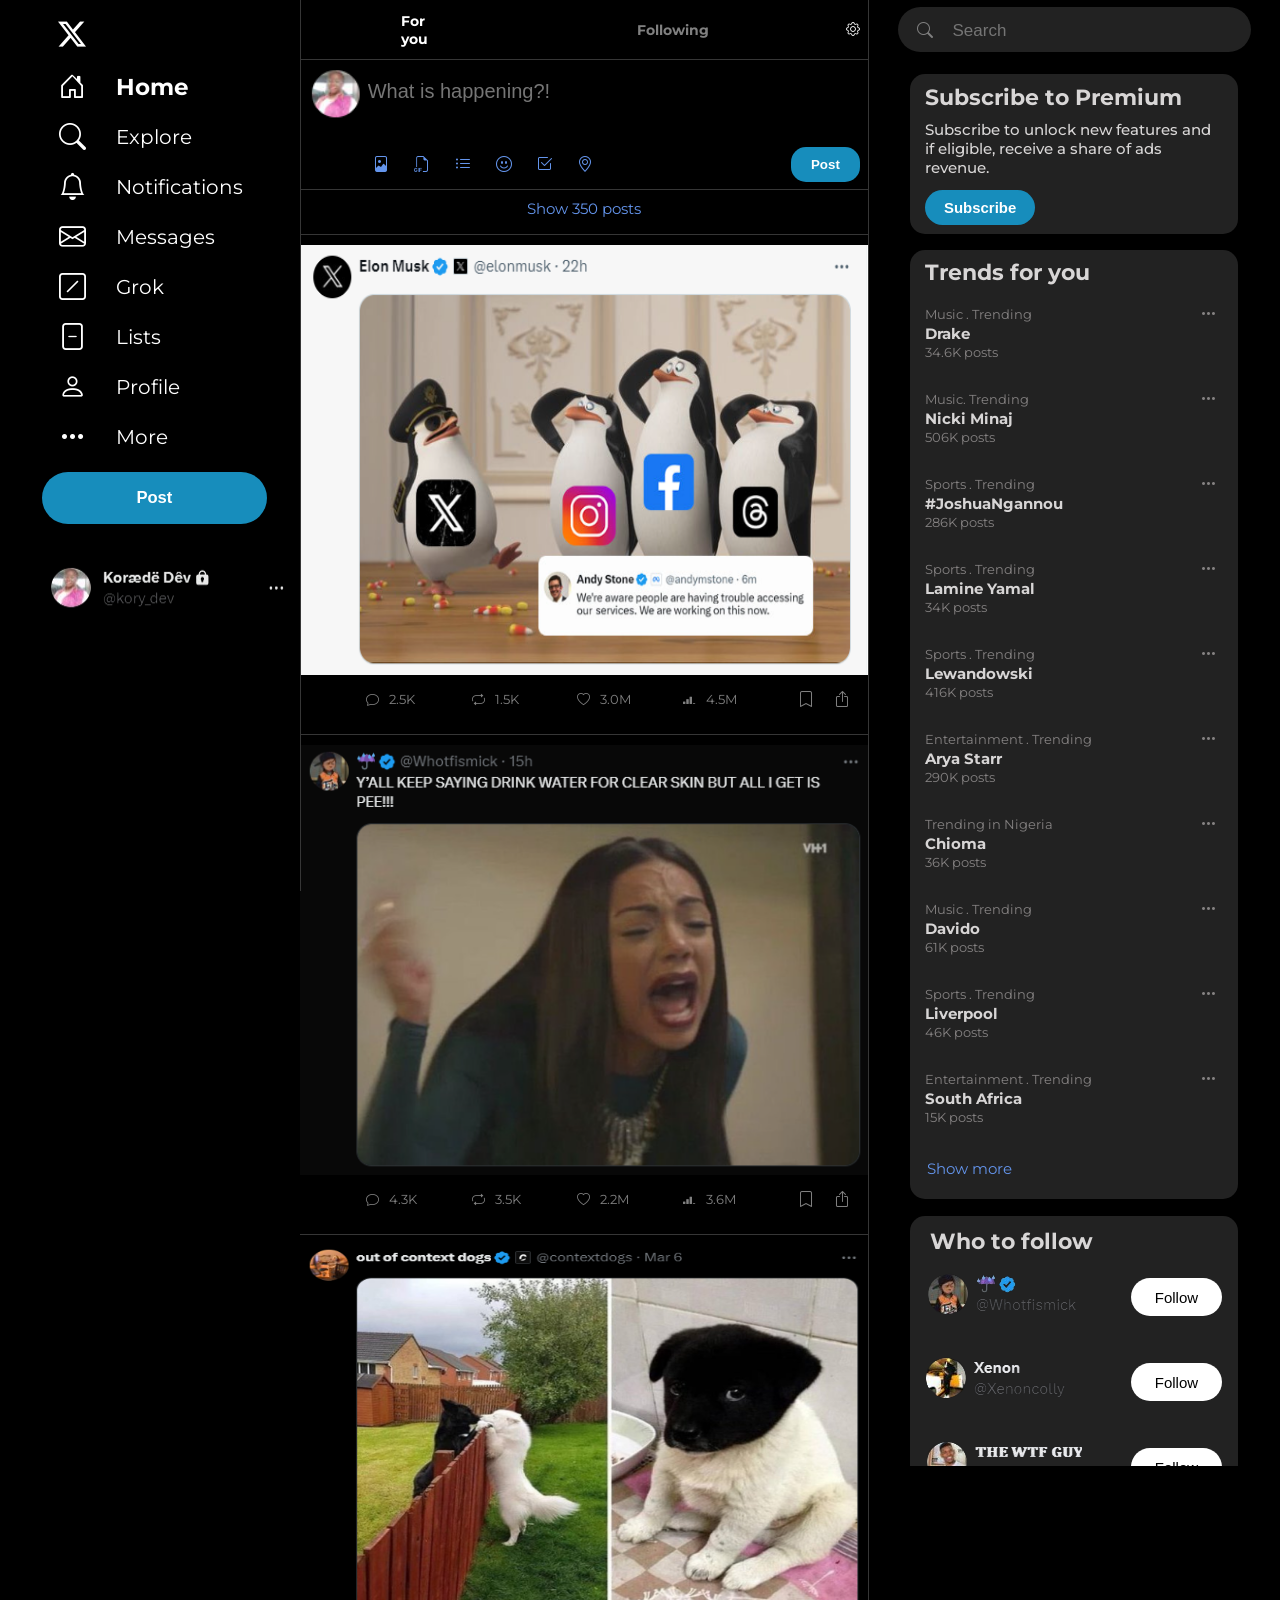
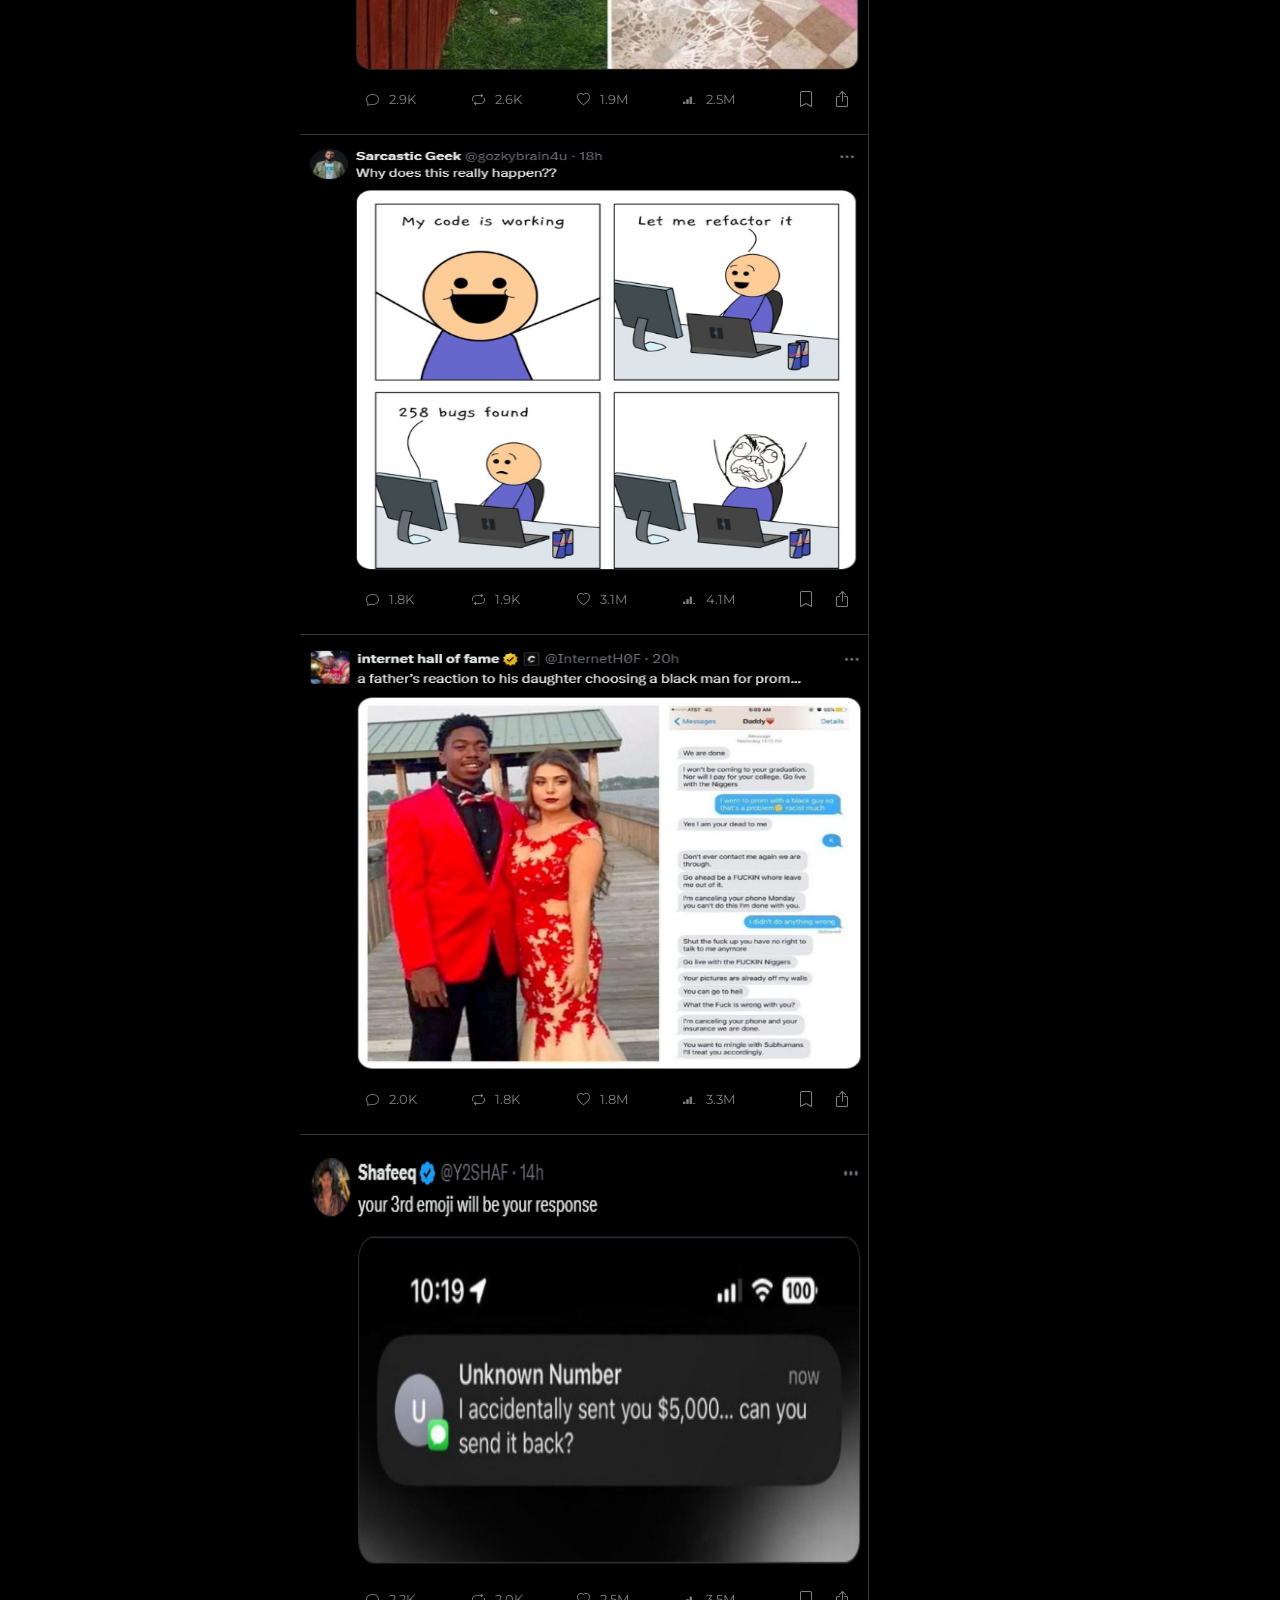
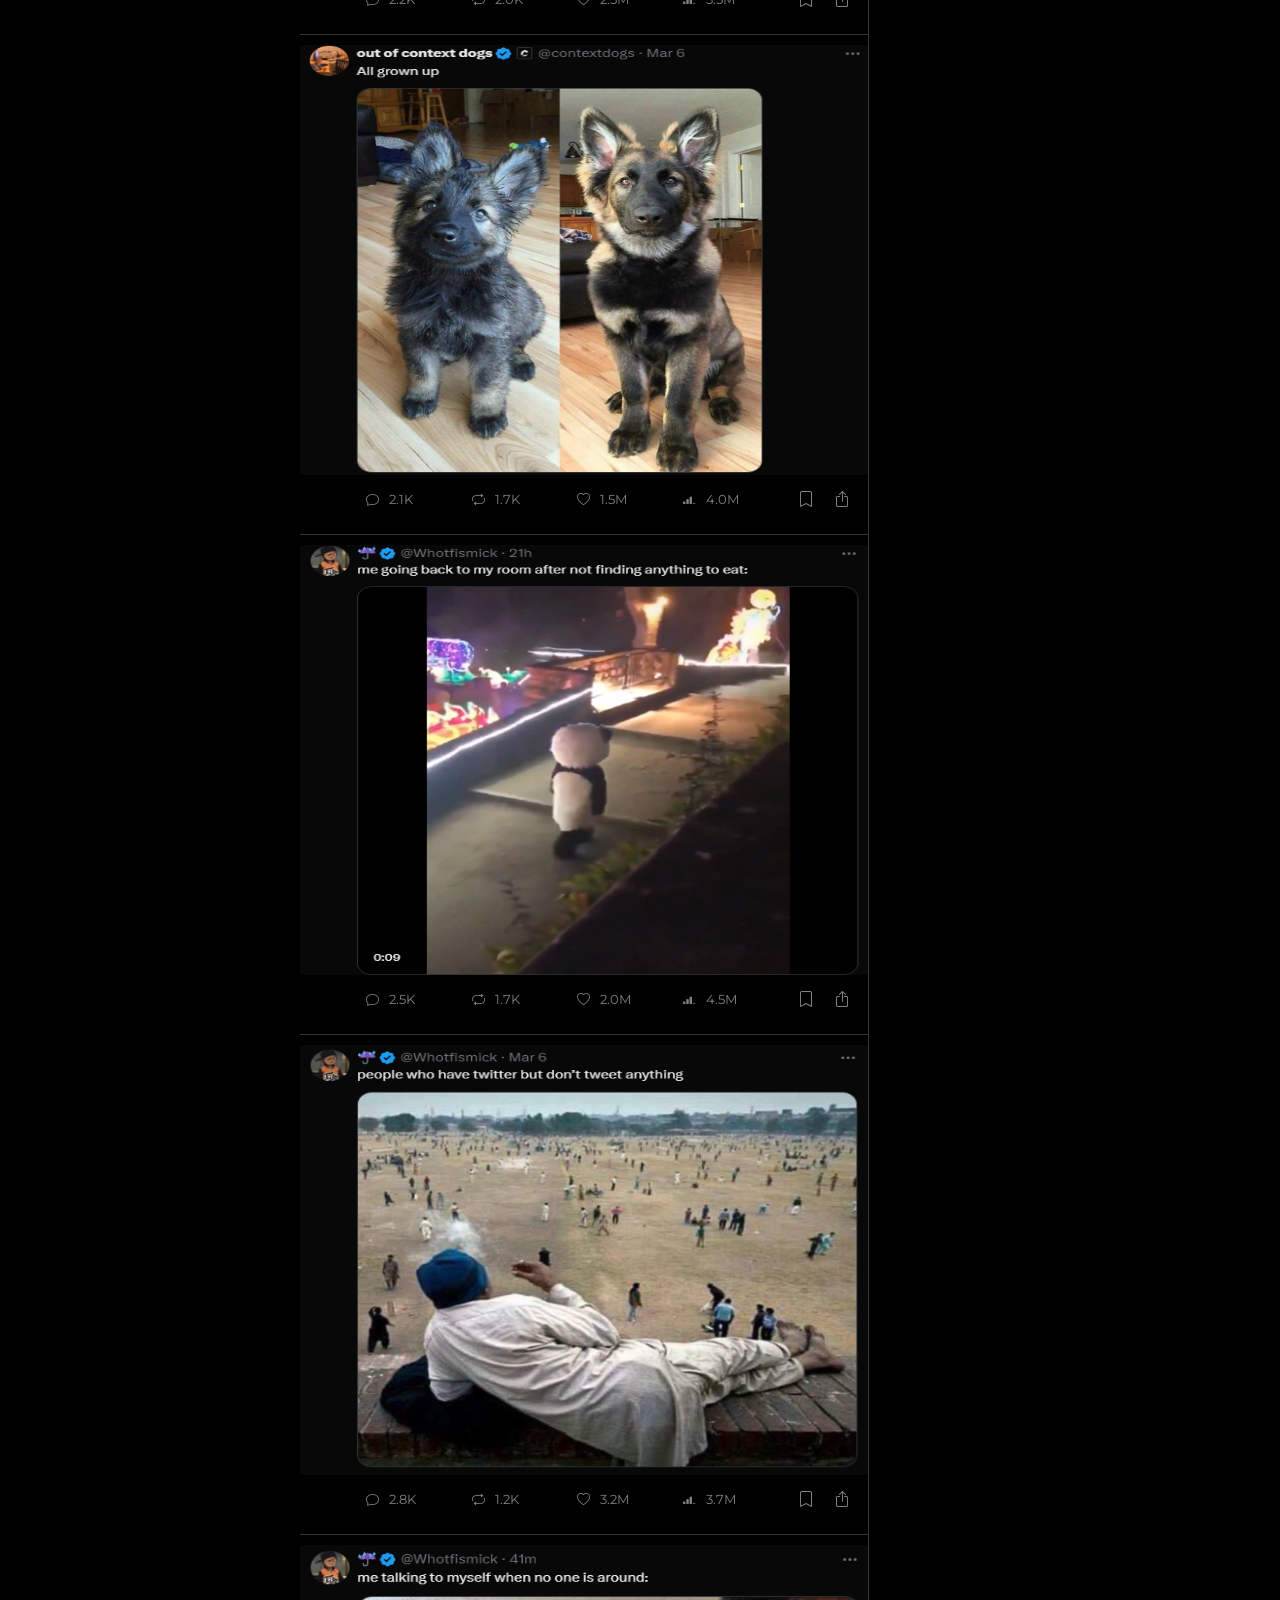
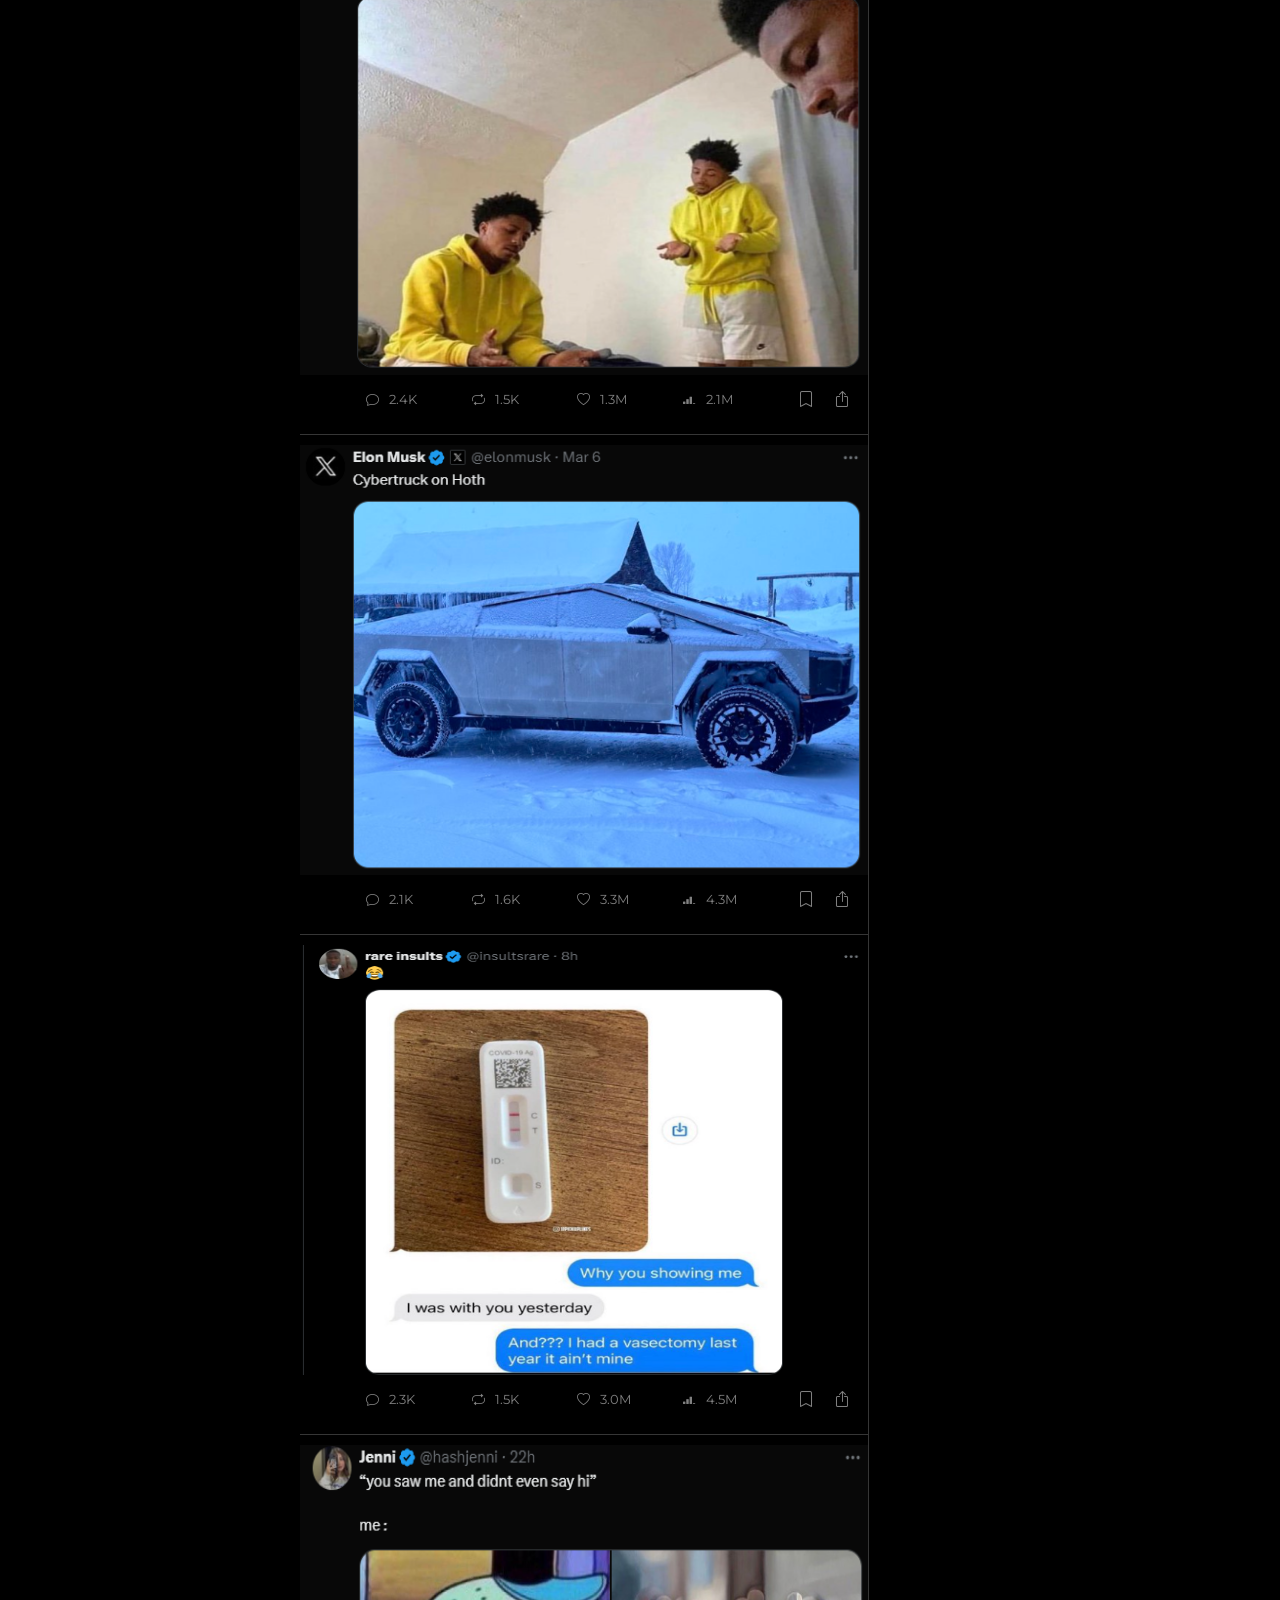
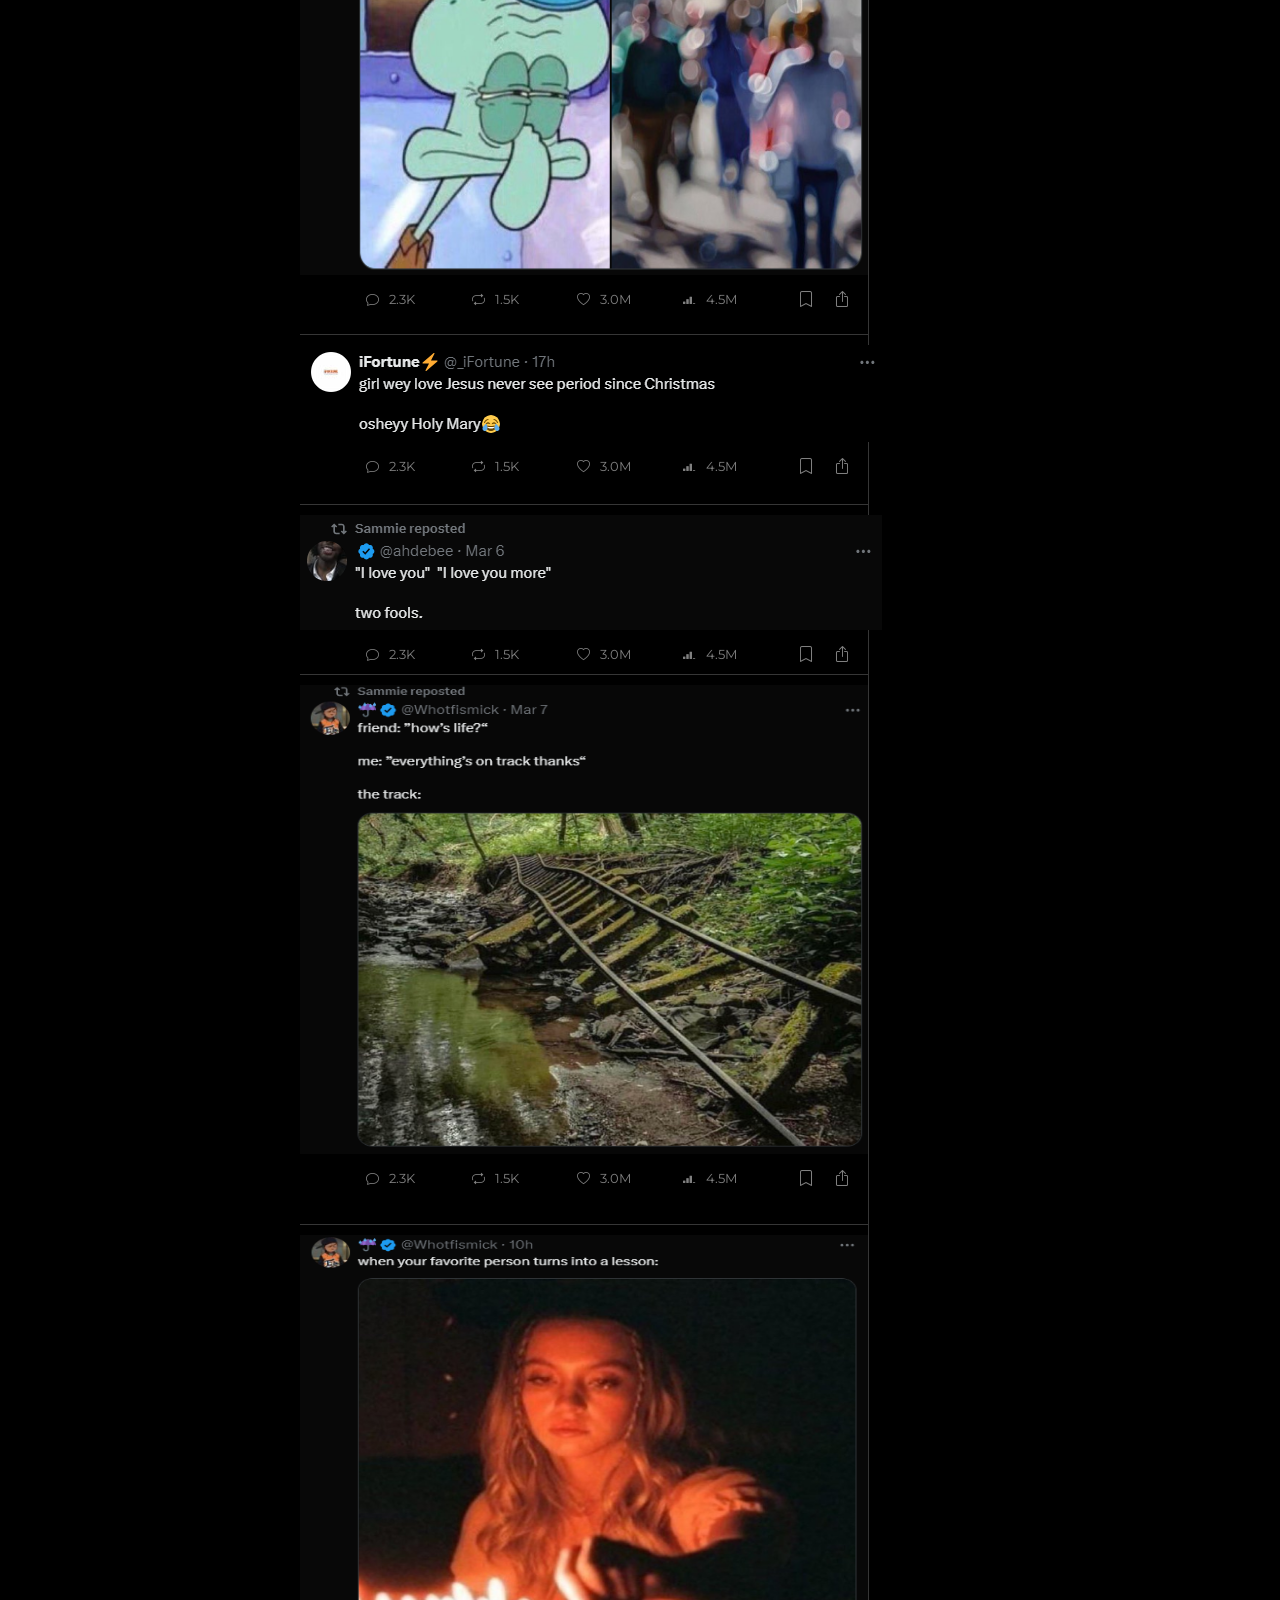
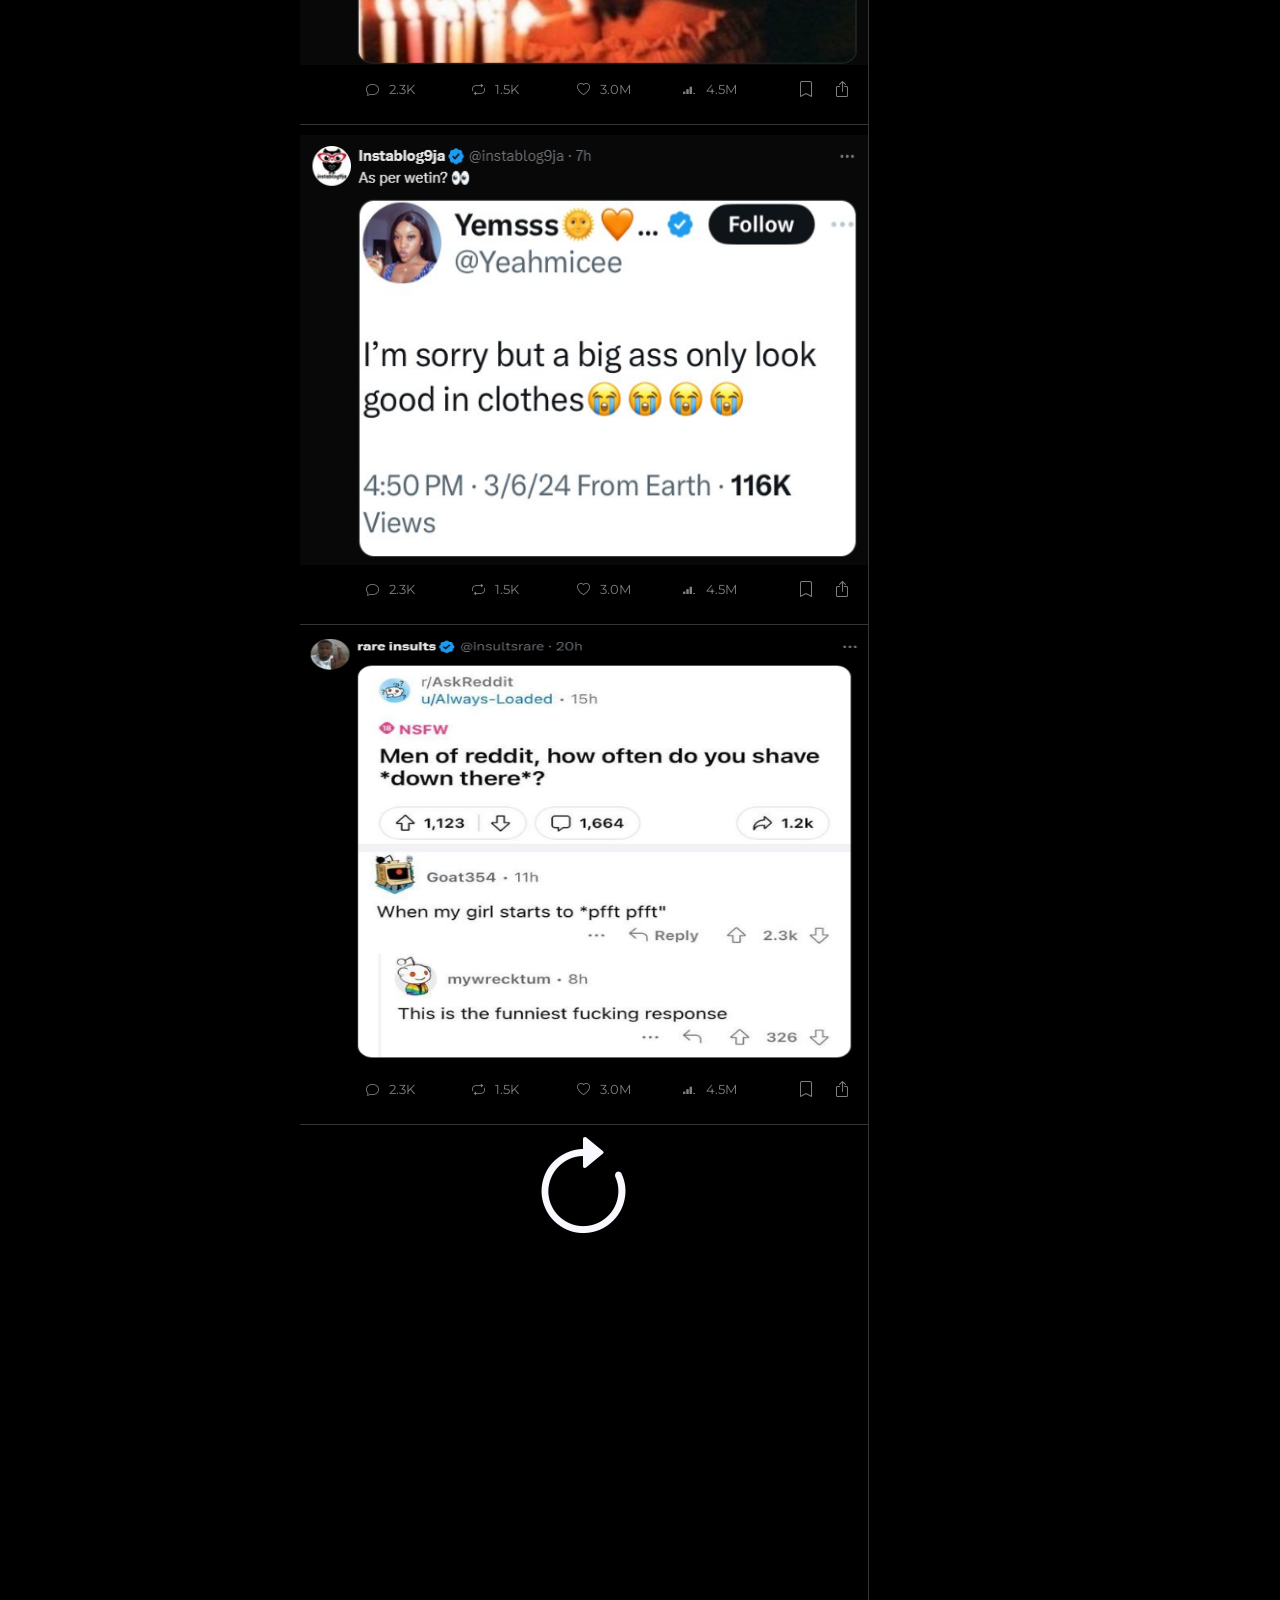
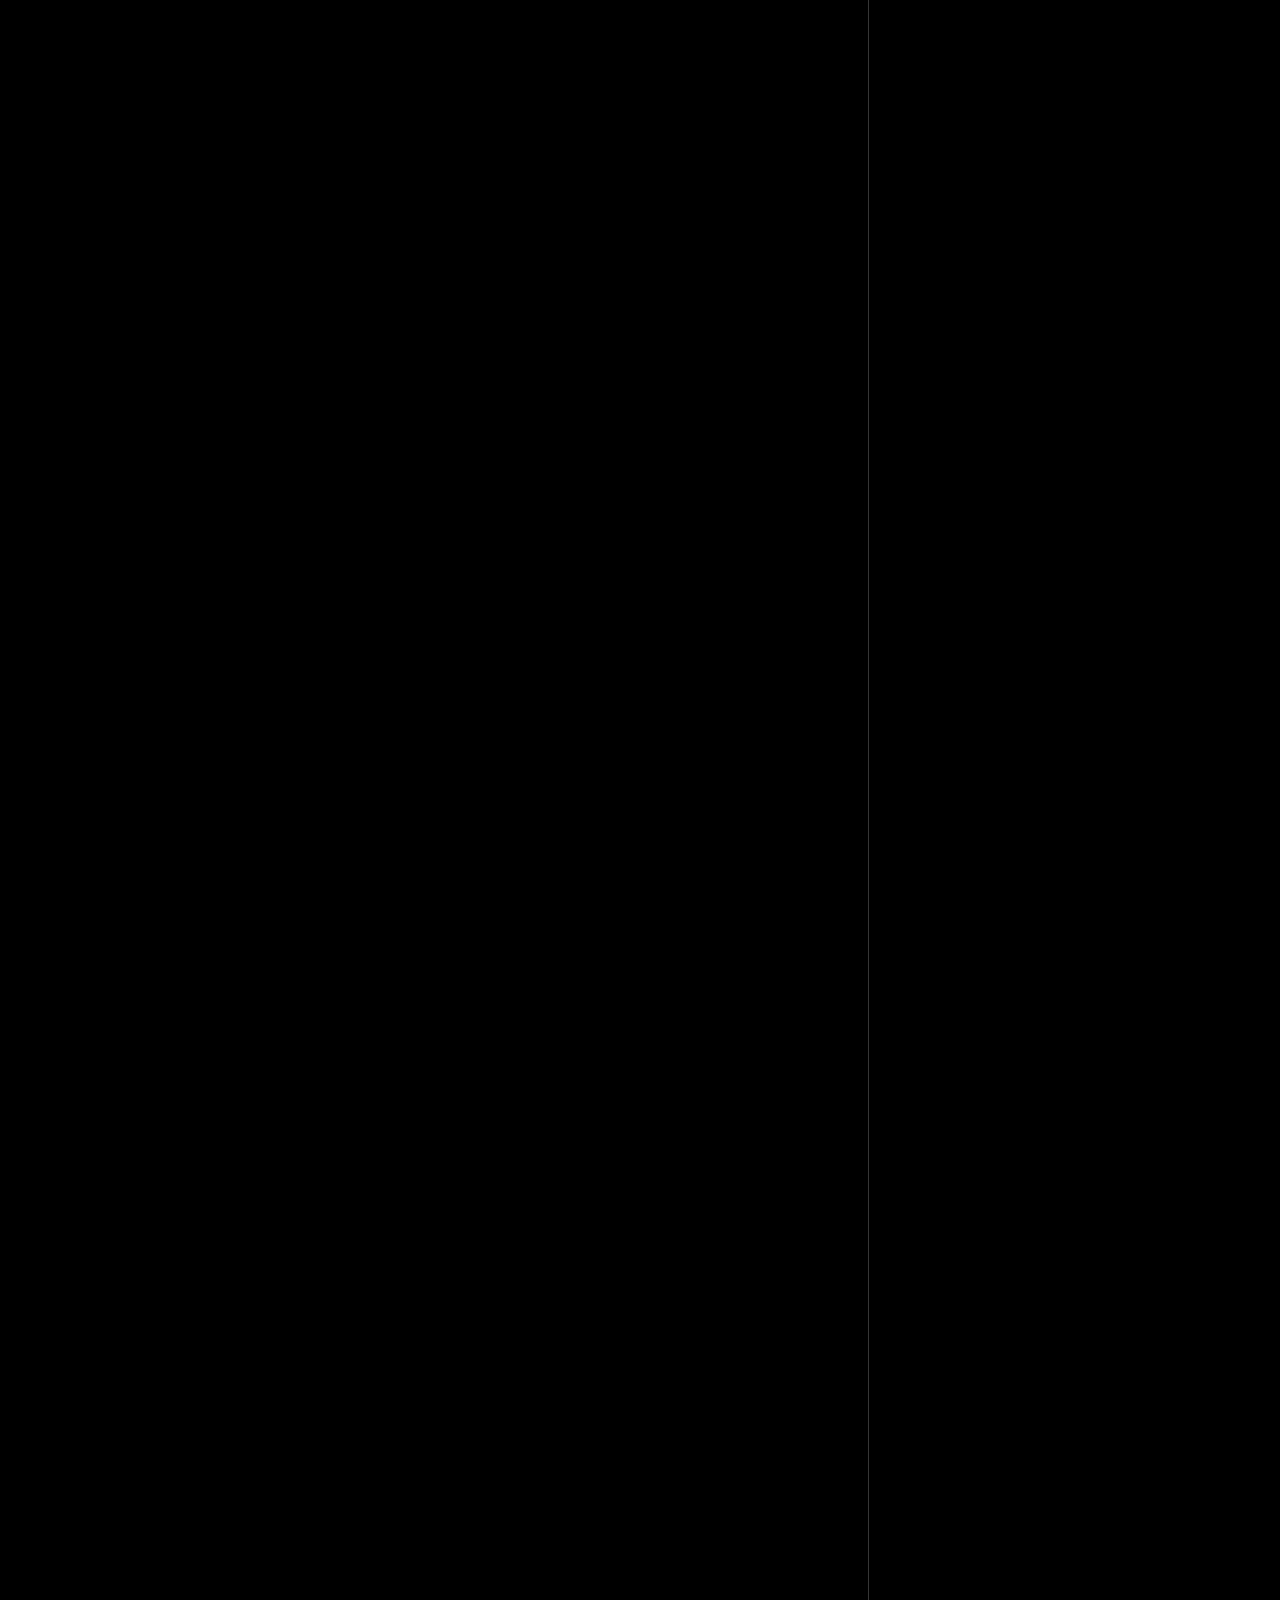
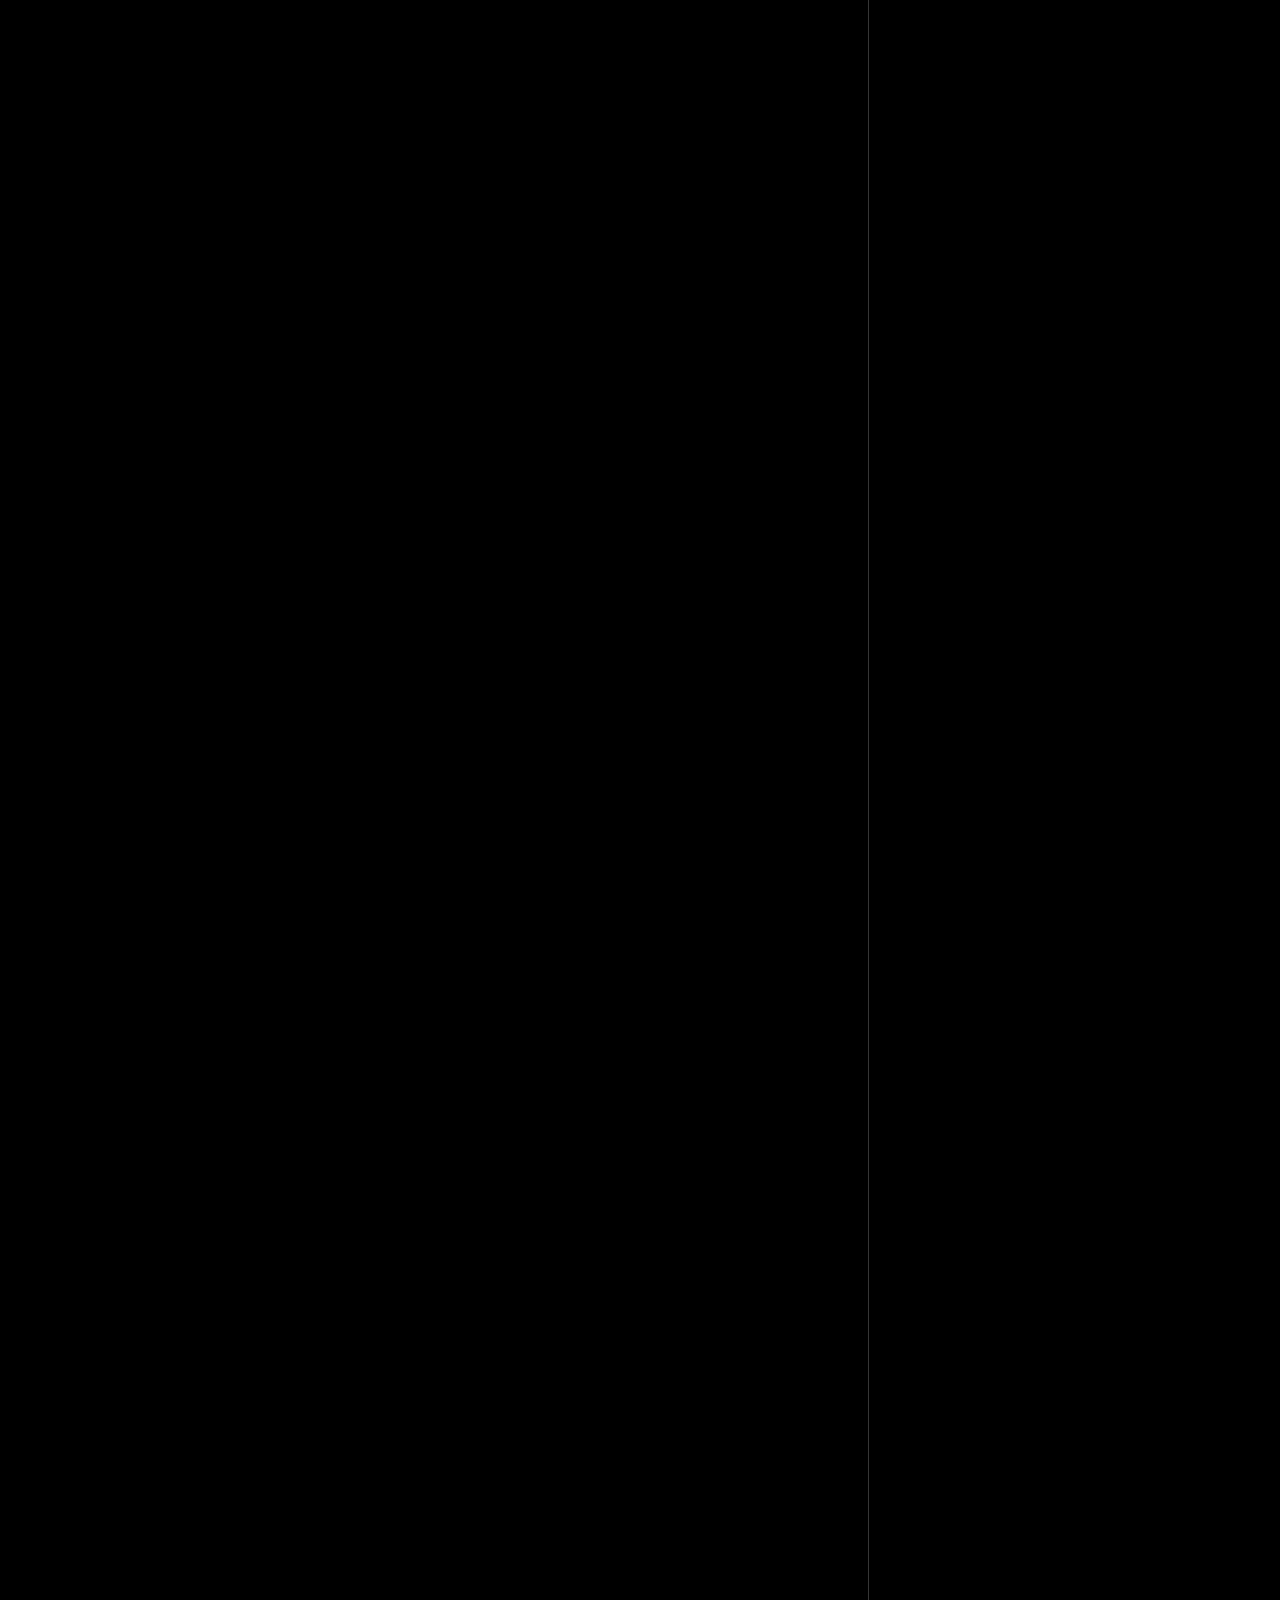
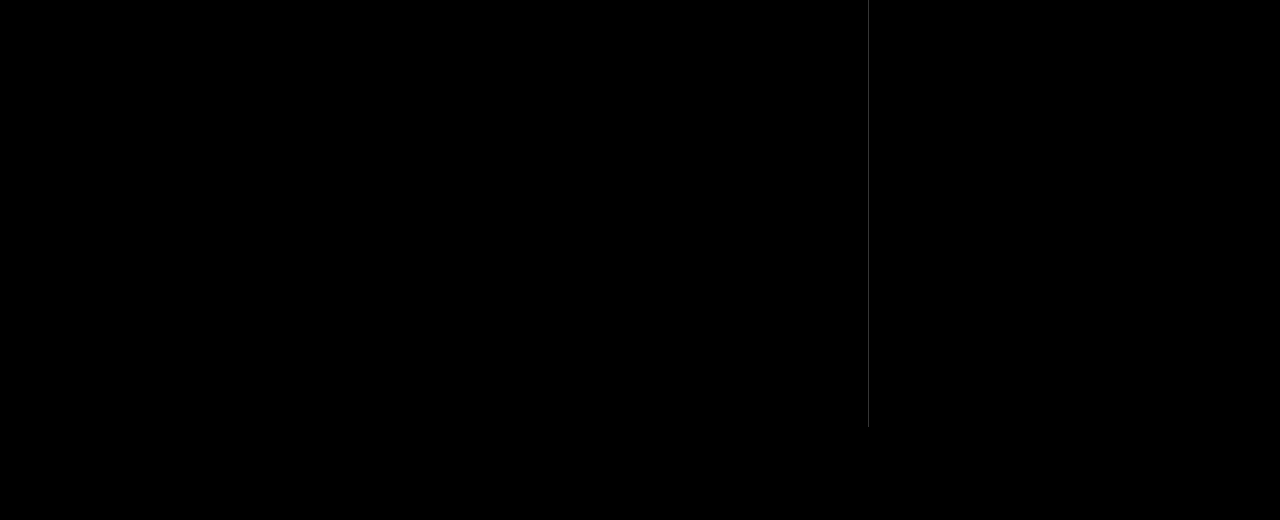
==== commit a9bad881: "second" ====
--- a/Home.html
+++ b/Home.html
@@ -12,7 +12,7 @@
 
 </head>
 
-<body>
+<body></body>
 
     <div class="container">
 
--- a/home.css
+++ b/home.css
@@ -7,7 +7,7 @@
 
 .container{
     width: 100%;
-    height: 1500vh;
+    height: 1480vh;
     display: flex;
     background-color: black;
     color: white;
@@ -16,7 +16,7 @@
 }
 .left{
     width: 23.5%;
-    height: 100%;
+    height: 99%;
     position: fixed;
     top: 0;
     z-index: 1;
@@ -171,9 +171,10 @@
 .kay:hover{
     background-color: rgb(22, 21, 21);
 }
+
 .second{
     width: 100%;
-    height: 98%;
+    height: 99%;
     top: 40px;
     display: flex;
     /* border: solid burlywood; */
@@ -246,7 +247,7 @@
 
 .middle{
     width: 44.5%;
-    height: 90%;
+    height: 100%;
     border-right: 1px solid rgb(54, 54, 54);
     margin-left: 23.4%;
     /* border: blueviolet solid 1px; */
@@ -267,7 +268,6 @@
 }
 .wat> input{
      background-color: transparent;
-      /* padding: 10px; */
      width: 70%;
      height: 50px;
      margin-top: 1%;
@@ -357,11 +357,11 @@
 
 .twit> img{
     width: 100%;
-    height: 90%;
+    height: 88%;
 }
 .twit3> img{
     width: 100%;
-    height: 90%;
+    height: 88%;
 }
 .icon{
     width: 90%;
@@ -448,16 +448,15 @@
 }
 .last{
     width: 32%;
-    height: 1800px;
+    height: 1630px;
     padding-top: 2%;
-    /* overflow-y: scroll; */
     /* border: solid gainsboro; */
     position: sticky;
     top: 0;
 }
 .right{
     width: 100%;
-    height: 1500px;
+    height: 1400px;
     /* border: blanchedalmond solid; */
     padding-top: 2%;
     align-items: center;
@@ -634,4 +633,344 @@
 }
 .contact> a:hover{
      text-decoration: underline;
+}
+
+
+
+
+@media screen and (max-width: 1200px){
+    .container{
+        height: 2150vh;
+    }
+    .for> h4{
+         padding: 20px 75px;
+    }
+    .blue> button{
+        margin-left: 30%;
+    }
+    
+}
+
+
+
+@media screen and (max-width: 1100px) {
+    .container{
+        height: 1700vh;
+    }
+    .for> h4{
+        padding: 20px 60px;
+    }
+    .wat> img{
+        width: 23%;
+    }
+    .wat> input{
+        width: 75%;
+    }
+    .blue> button{
+        margin-left: 25%;
+    }
+    .twit{
+        height: 400px;
+    }
+    .twit2{
+        height: 150px;
+    }
+    .twit2> img{
+        width: 100%;
+    }
+    .twit3{
+        height: 470px;
+    }
+    .icon{
+        width: 95%;
+        margin-left: 5%;
+        gap: 5%;
+    }
+    .posts2{
+        height: 70%;
+    }
+    .posts2> img{
+        width: 100%;
+        height: 100%;
+    }
+    .sub> h3{
+        font-size: 20px;
+    }
+}
+
+
+
+
+@media screen and (max-width: 950px) {
+    .container{
+        height: 1830vh;
+    }
+    .twit{
+        height: 450px;
+    }
+    .twit2{
+        height: 160px;
+    }
+    .twit3{
+        height: 520px;
+    }
+    .home> h3, .home> p, .home2> p, .notify> p, .msg, .left> button, .kay{
+        display: none;
+    }
+    .left{
+        width: 10%;
+    }
+    .xx{
+        margin-left: 33%;
+    }
+    .middle{
+        width: 60%;
+        margin-left: 10%;
+    }
+    .navbar{
+        width: 90%;
+        left: 10%;
+    }
+    .for{
+        width: 66%;
+    }
+    .search{
+        margin-left: 2.3%;
+    }
+    .last{
+        width: 35%;
+    }
+    .sub{
+        width: 90%;
+    }
+    .search{
+        width: 34%;
+        margin-left: 3.4%;
+        margin-right: 1%;
+    }
+    .sub> h3{
+        font-size: 18px;
+    }
+    .sub> p{
+        font-size: 13px;
+    }
+    .sub> button{
+        width: 40%;
+    }
+    .trends{
+        width: 90%;
+    }
+    .sub2{
+        width: 90%;
+    }
+}
+
+
+
+
+@media screen and (max-width: 750px) {
+    .container{
+        height: 1600vh;
+    }
+    .sub> button{
+        width: 50%;
+    }
+    .sub> h3{
+        font-size: 16px;
+    }
+    .sub> p{
+        font-size: 12px;
+    }
+    .blue> button{
+        margin-left: 20%;
+    }
+    .blue> button> h4{
+        font-size: 14px;
+    }
+    .twit{
+        height: 370px;
+    }
+    .twit2{
+        height: 140px;
+    }
+    .twit3{
+        height: 550px;
+    }
+    .right{
+        height: 1450px;
+    }
+    .for> h4{
+        padding: 20px 45px;
+    }
+    .posts2{
+        height: 60%;
+    }
+}
+
+
+
+
+
+@media screen and (max-width: 650px) {
+    .container{
+        height: 2100vh;
+    }
+    .last, .search, .home, .home2{
+        display: none;
+    }
+    .middle{
+        width: 100%;
+        margin-left: 0%;
+    }
+    .xx{
+        position: fixed;
+        left: -33%;
+        top: -1%;
+    }
+    .notify> i{
+        position: fixed;
+        left: 80%;
+        font-size: 20px;
+        top: 3.5%;
+    }
+    .left{
+         width: 0%;
+         height: 0%;
+         position: static;
+    }
+    .second{
+        top: 40px;
+    }
+    .navbar{
+        width: 100%;
+        left: 0%;
+        z-index: 0;
+    }
+    .for{
+        width: 100%;
+        padding-left: 17%;
+    }
+    .for> h4{
+        padding: 20px 65px;
+        font-size: 13px;
+    }
+    .for> i{
+        margin-left: 15%;
+    }
+    .twit{
+        height: 520px;
+    }
+    .twit2{
+        height: 180px;
+    }
+    .twit3{
+        height: 580px;
+    }
+    .blue> button{
+        margin-left: 35%;
+    }
+    .wat> img{
+       width: 18%;
+       height: 55px;
+    }
+}
+
+
+
+
+@media screen and (max-width: 580px) {
+    .container{
+        height: 1970vh;
+    }
+    .for{
+        width: 100%;
+        padding-left: 18%;
+    }
+    .for> h4{
+        width: 40%;
+        height: 100%;
+        padding: 0px 0px;
+        display: flex;
+        align-items: center;
+        justify-content: center;
+        text-align: center;
+        font-size: 13px;
+    }
+    .for> i{
+        margin-left: 13%;
+    }
+    .twit{
+        height: 480px;
+    }
+    .twit2{
+        height: 170px;
+    }
+    .twit3{
+        height: 540px;
+    }
+}
+
+
+
+
+
+@media screen and (max-width: 500px) {
+    .container{
+        height: 1900vh;
+        overflow-x: hidden;
+    }
+    .wat> img{
+         width: 18%;
+         height: 50px;
+    }
+    .blue> button{
+        margin-left: 22%;
+    }
+    .twit{
+        height: 460px;
+    }
+    .twit2{
+        height: 150px;
+    }
+    .twit2> img{
+        height: 70%;
+    }
+    .twit3{
+        height: 530px;
+    }
+    .wat> input::placeholder{
+        font-size: 18px;
+    }
+    .wat{
+       width: 85%;
+    }
+    .wat> input{
+        width: 75%;
+    }
+}
+
+
+
+@media screen and (max-width: 400px) {
+    .container{
+        height: 1450vh;
+    }
+    .notify> i{
+        left: 75%;
+    }
+    .blue> button{
+        margin-left: 15%;
+    }
+    .twit{
+        height: 350px;
+    }
+    .twit2{
+        height: 140px;
+    }
+    .twit2> img{
+        height: 60%;
+    }
+    .twit3{
+        height: 400px;
+    }
 }
